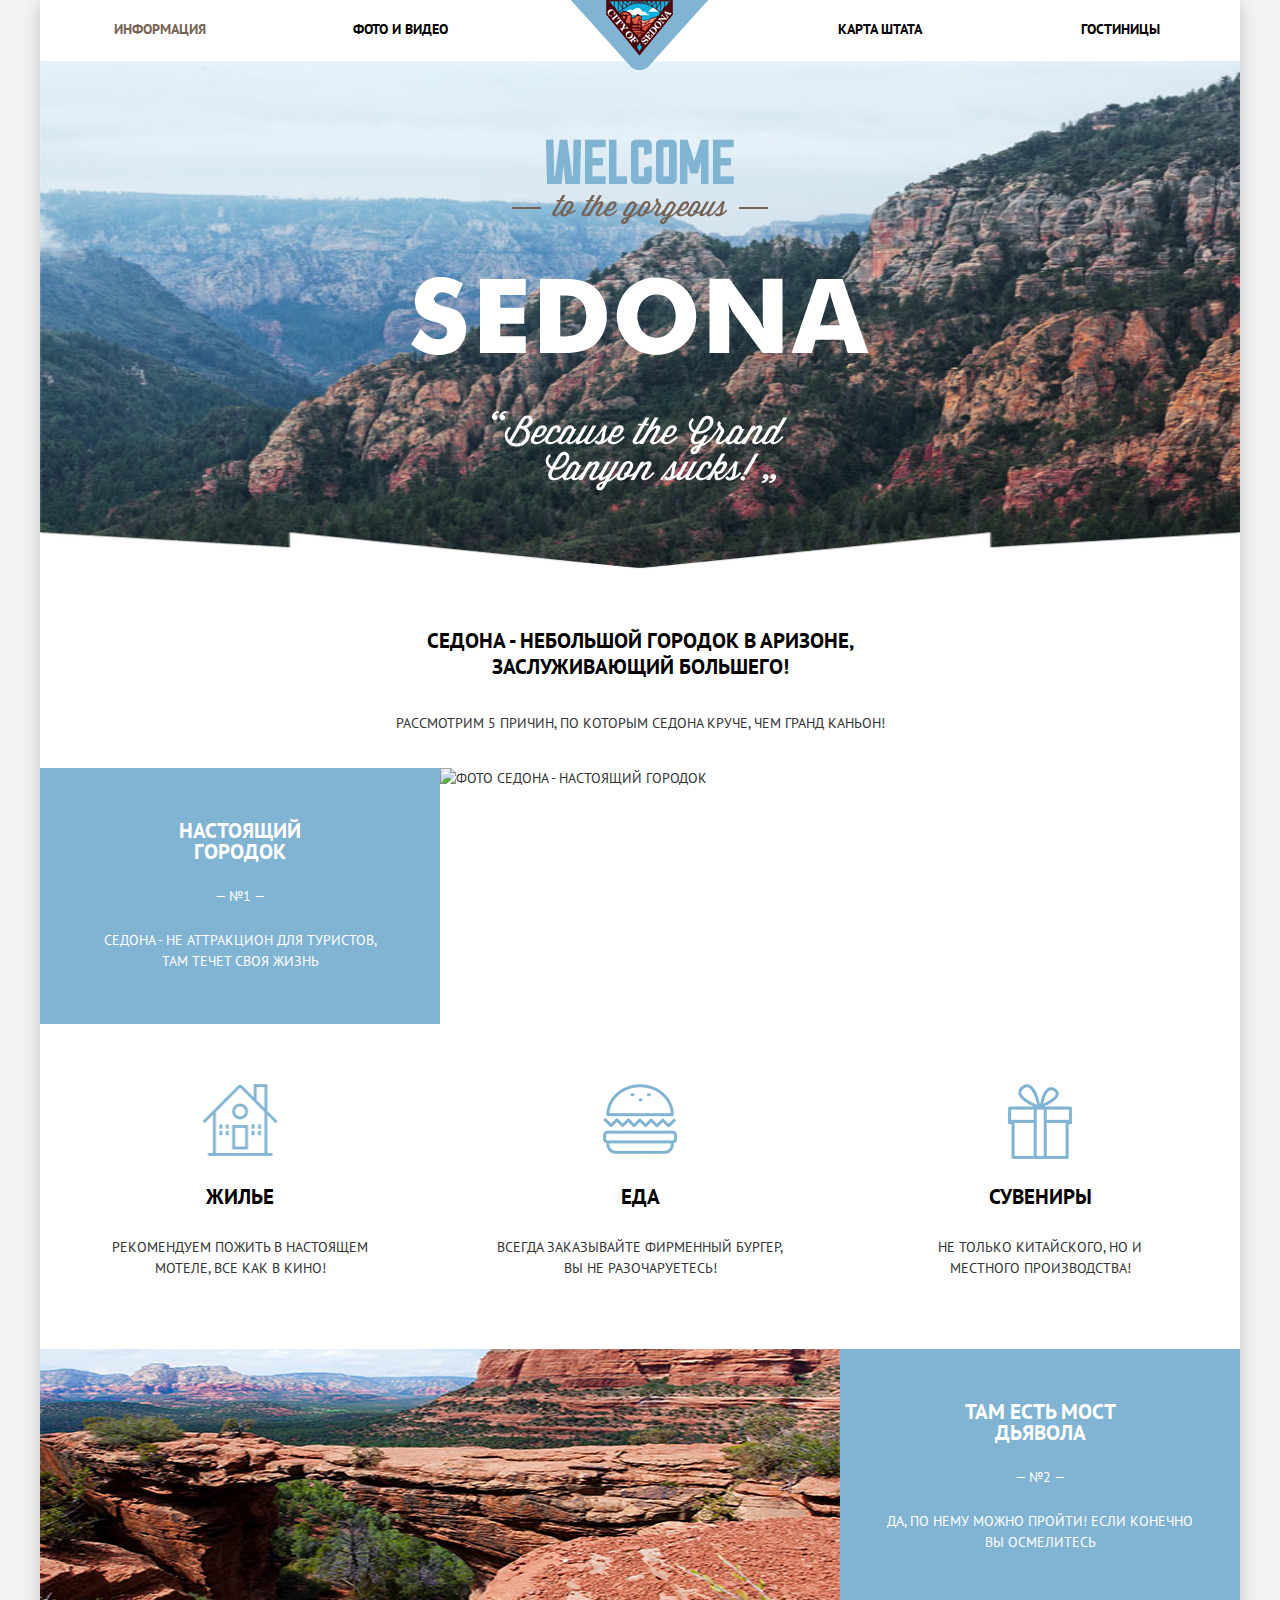
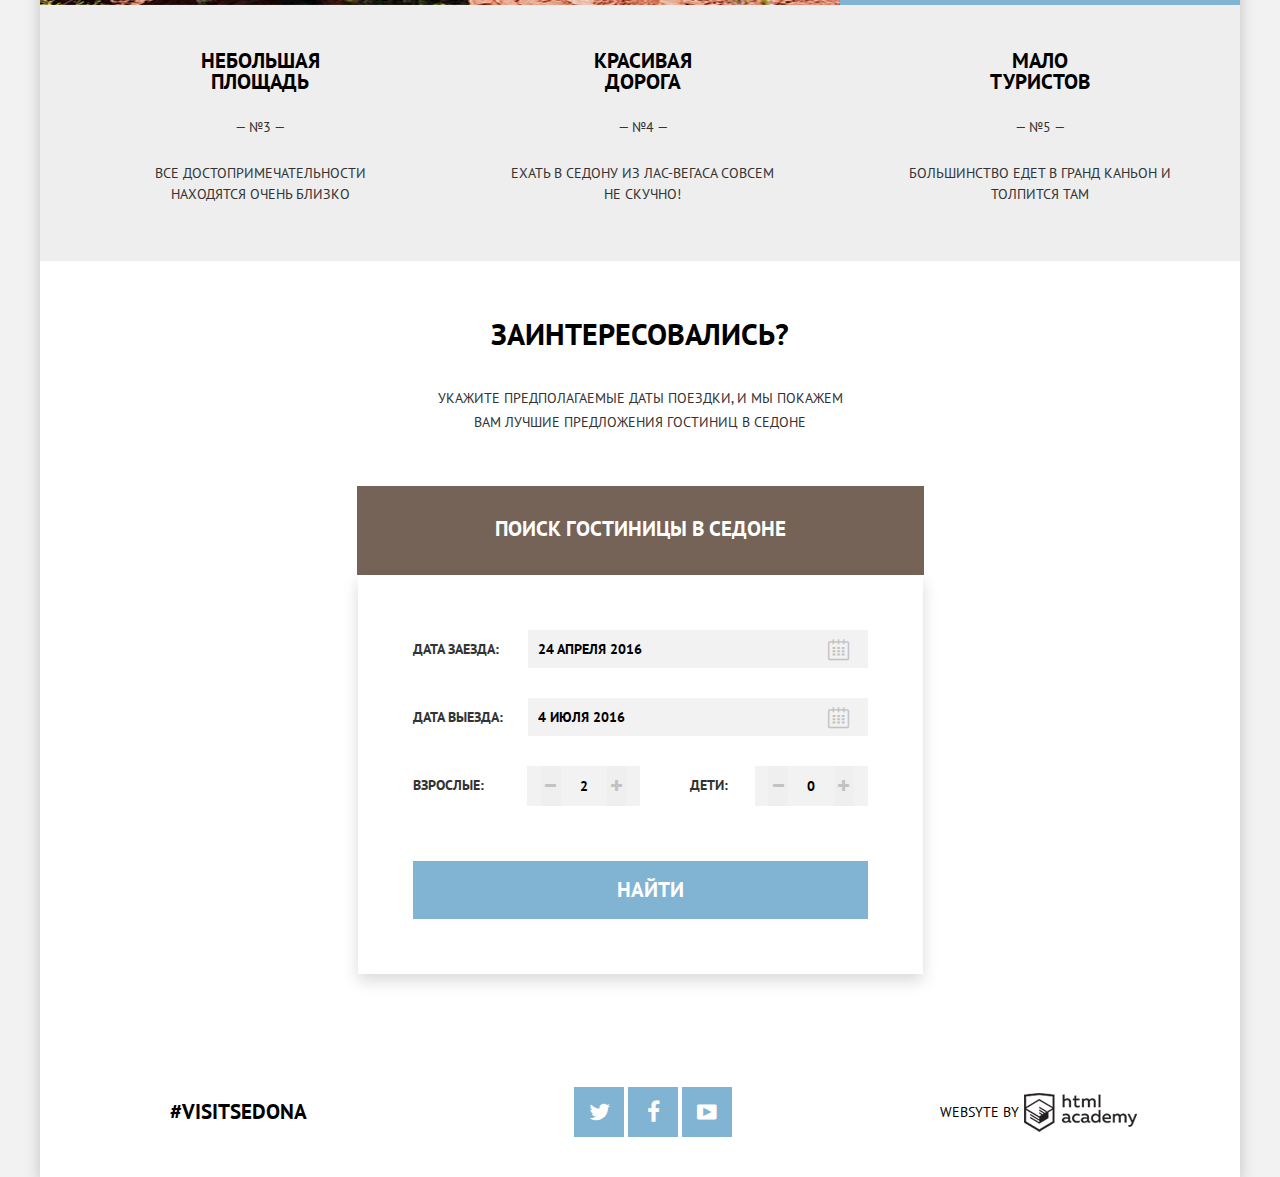
==== index.html @ 53897f02 "Оформление декоративных элементов №3" ====
<!DOCTYPE html>
<html lang="ru">

<head>
  <meta charset="utf-8">
  <title>Седона</title>
  <link href="https://fonts.googleapis.com/css?family=PT+Sans:400,700&subset=cyrillic" rel="stylesheet" type="text/css">
  <link href="css/normalize.css" rel="stylesheet">
  <link href="css/style.css" rel="stylesheet">
</head>

<body>
  <div class="wrapper">
    <!--обертка для контента -->
    <header class="main-header">
      <nav class="main-navigation">
        <ul>
          <li><a class="nav-link-active">Информация</a></li>
          <li><a href="#">Фото и видео</a></li>
          <li><a href="#">Карта штата</a></li>
          <li><a href="#">Гостиницы</a></li>
        </ul>
      </nav>
      <div class="index-logo">
        <!-- центральный логотип -->
        <a class="logo-link" href="index.html">
          <img src="img/logo.png" width="138" height="70" alt="Седона">
        </a>
      </div>
      <div class="welcome">
        <!--блок приветствия -->
        <!--background: фон -->
        <div class="logo-welcome">
          <img src="img/index-Sedona.png" width="458" height="352" alt="Добро пожаловать в Седону">
        </div>
      </div>
    </header>
    <main class="index-main">
      <article class="main-content">
        <header class="reasons-header">
          <h2>Седона - небольшой городок в Аризоне, заслуживающий большего!</h2>
          <p>
            Рассмотрим 5 причин, по которым Седона круче, чем Гранд Каньон!
          </p>
        </header>
        <div class="reason-row-first clearfix">
          <div class="reason reason-blue">
            <h3>Настоящий городок</h3>
            <div>— №1 —</div>
            <p>
              Седона - не аттракцион для туристов, там течет своя жизнь
            </p>
          </div>
          <figure class="img-real-city">
            <img class="reason-image" src="img/real-city.jpg" width="800" height="256" alt="Фото Седона - настоящий городок">
          </figure>
        </div>
        <div class="reason-row-second clearfix">
          <div class="reason reason-icon reason-icon-home"> 
            <h3>Жилье</h3>
            <p>
              Рекомендуем пожить в настоящем мотеле, все как в кино!
            </p>
          </div>
          <div class="reason reason-icon reason-icon-food">
            <h3>Еда</h3>
            <p>
              Всегда заказывайте фирменный бургер, вы не разочаруетесь!
            </p>
          </div>
          <div class="reason reason-icon reason-icon-souvenir">
            <h3>Сувениры</h3>
            <p>
              Не только китайского, но и местного производства!
            </p>
          </div>
        </div>
        <div class="reason-row clearfix">
          <figure class="img-bridge">
            <img class="reason-image" src="img/bridge.jpg" width="800" height="256" alt="Фото Седона - мост дьявола">
          </figure>
          <div class="reason reason-blue reason-blue-about-bridge">
            <h3 class="header-about-bridge">
                Там есть
                мост дьявола
            </h3>
            <div>— №2 —</div>
            <p class="blue-about-bridge">
              Да, по нему можно пройти! Если конечно вы осмелитесь
            </p>
          </div>
        </div>
        <div class="reason-row clearfix">
          <div class="reason reason-gray reason-gray-first">
            <h3>Небольшая площадь</h3>
            <div>— №3 —</div>
            <p>
              Все достопримечательности находятся очень близко
            </p>
          </div>
          <div class="reason reason-gray reason-gray-second">
            <h3>Красивая дорога</h3>
            <div>— №4 —</div>
            <p>
              Ехать в Седону из Лас-Вегаса совсем не скучно!
            </p>
          </div>
          <div class="reason reason-gray reason-gray-third">
            <h3>Мало туристов</h3>
            <div>— №5 —</div>
            <p>
              Большинство едет в Гранд Каньон и толпится там
            </p>
          </div>
        </div>
      </article>
      <div class="index-search">
        <h2>Заинтересовались?</h2>
        <p>
          Укажите предполагаемые даты поездки, и мы покажем вам лучшие предложения гостиниц в Седоне
        </p>
        <a class="search-title-link" href="#">Поиск гостиницы в Седоне</a>
        <div class="search-form">
          <form action="#" method="post" class="clearfix">
            <div class="block-datein clearfix">
              <label for="datein">Дата заезда:</label>
              <input type="text" name="datein" class="datein" value="24 Апреля 2016">
              <span class="icon-calendar"></span>
            </div>
            <div class="block-dateout clearfix">
              <label for="dateout" class="name-dateout">Дата выезда:</label>
              <input type="text" name="dateout" class="dateout" value="4 июля 2016">
              <span class="icon-calendar"></span>
            </div>
            <div class="half-width half-width-left">
              <label for="numberpeople" class="name-btn-people">Взрослые:</label>
              <div class="number">  
                <button class="minus icon-minus" type="button"></button>
                <input type="text" value="2" size="4" name="numberpeople" class="numberpeople">
                <button class="plus icon-plus" type="button"></button>
              </div>
            </div>
            <div class="half-width half-width-right">
              <label for="numberchild" class="name-btn-child">Дети:</label>
              <div class="number">
                <button class="minus icon-minus" type="button"></button>
                <input type="text" value="0" size="4" name="numberchild" class="numberchild">
                <button class="plus icon-plus" type="button"></button>
              </div>
            </div>
            <button class="btn-search" type="submit">Найти</button>
          </form>
        </div>
        <div class="search-map">
          <!--Карта -->
        </div>
      </div>
    </main>
    <footer class="main-footer clearfix">
      <div class="hashtag">#visitsedona</div>
      <section class="footer-social">
        <a class="social-btn icon-twitter" href="#"></a>
        <a class="social-btn icon-facebook" href="#"></a>
        <a class="social-btn icon-youtube" href="#"></a>
      </section>
      <section class="footer-copyright">
        <span>websyte by</span>
        <a class="copyright-link" href="htmlacademy.ru"></a>
      </section>
    </footer>
  </div>
</body>

</html>
---- css/style.css ----
body {
    font: 400 14px/21px "PT Sans", Arial, sans-serif;
    color: #333333;
    text-transform: uppercase;
    background-color: #f2f2f2;
    margin: 0;
  }
  .clearfix:after {
    content: "";
    display: table;
    clear: both;
  }
  .wrapper {
    min-width: 768px;
    max-width: 1200px;
    margin: 0 auto;
    background-color: #fff;
    box-shadow: 0 5px 15px rgba(0, 1, 1, 0.2);
 
  }
/* Подключение иконочного шрифта */
@font-face {
  font-weight: normal;
  font-style: normal;

  font-family: "symbols-sedona";
  src: url("../fonts/symbols-sedona.woff") format("woff"),
       url("../fonts/symbols-sedona.woff2") format("woff2");
}

[class^="icon-"]::before,
[class*=" icon-"]::before {
  display: inline-block;
  width: 1em;
  margin-right: 0.2em;
  margin-left: 0.2em;

  font-weight: normal;
  line-height: 1em;
  font-family: "symbols-sedona";
  text-align: center;
  text-transform: none;
  text-decoration: inherit;
  font-style: normal;
  font-variant: normal;

  speak: none;
}

.icon-facebook::before { content: "\66"; } /* "f" */
.icon-twitter::before { content: "\74"; } /* "t" */
.icon-up-dir::before { content: "\25b2"; } /* "▲" */
.icon-down-dir::before { content: "\25bc"; } /* "▼" */
.icon-star::before { content: "\2605"; } /* "★" */
.icon-check-off::before { content: "\2610"; } /* "☐" */
.icon-check-on::before { content: "\2611"; } /* "☑" */
.icon-calendar::before { content: "\e800"; } /* "" */
.icon-plus::before { content: "\e801"; } /* "" */
.icon-minus::before { content: "\e802"; } /* "" */
.icon-youtube::before { content: "\f39e"; } /* "" */

  /*======================================
   Главная страница
  =======================================*/

  .main-header {
    margin-bottom: 59px;
  }
  .main-navigation {
    position: relative;
    background-color: #fff;
  }
  .main-navigation ul {
    margin: 0;
    padding: 0;
    font-size: 0;
  }
  .main-navigation li {
    display: inline-block;
    width: 20%;
    padding: 16px 0;
    vertical-align: top;
    text-align: center;
  }
  .main-navigation li:nth-child(2) {
    margin-right: 20%;
  }
.main-navigation a {
    font: 700 14px/26px "PT Sans", Arial, sans-serif;
    color: #000;
    text-decoration: none;
}
.main-navigation a:hover {
    color: #81b3d2;
}
.main-navigation a:active {
    color: rgba(0, 0, 0, 0.3);
}
.main-navigation .nav-link-active {
    color: #766357;
}
 .main-navigation .nav-link-active:hover {
    color: #604e43;
}
.main-navigation .nav-link-active:active {
    color: rgba(118, 99, 87, 0.3)
}
  .index-logo {
    width: 138px;
    height: 70px;
    position: absolute;
    top: 0;
    right: 50%;
    transform: translateX(50%);
  }
  .logo-link {
    display: block;
    width: 138px;
    height: 70px;
  }
  .welcome {
    padding: 78px 0;
    background-image: url("../img/bg-white-mask.png"), 
                      url("../img/bg-index.jpg");
    background-repeat: no-repeat, 
                       no-repeat;
    background-position: bottom center,
                         center top;
    background-size: contain, 100% 100%;
  }
  .logo-welcome {
    width: 458px;
    height: 352px;
    margin-left: auto;
    margin-right: auto;
    padding: 0 15px;
  }
  .reasons-header {
    margin-bottom: 32px;
  }
  .reasons-header h2 {
    width: 40%;
    margin: 0 auto;
    margin-bottom: 30px;
    font: 700 21px/26px "PT Sans", Arial, sans-serif;
    color: #000;
    text-align: center;
  }
  .reasons-header p {
    margin: 0;
    font: inherit;
    line-height: 26px;
    text-align: center;
  }
  .reason-row-first {
    margin-bottom: 60px;
  }
  .reason {
    width: calc(100% * 400 / 1200);
    height: 256px;
    box-sizing: border-box;
    text-align: center;
  }
  .reason h3 {
    font: 700 21px/21px "PT Sans", Arial, sans-serif;
    color: #000;
  }
.reason p,
.reason div,
.reason h3 {
    margin: 0 auto;
}
 .img-real-city, .img-bridge {
    width: calc(100% * 800 / 1200);
    height: 256px;
    margin: 0;
  }
  .reason-image {
    width: 100%;
    height: 256px;
  }
  .img-real-city {
    float: right;
  }
  .img-bridge {
    float: left;
  }
  .reason-blue {
    float: left;
    padding: calc(100% * 52 / 1200) calc(100% * 55 / 1200);
    background-color: #81b3d2;
    color: #fff;
  }
  .reason-blue h3 {
    width: 130px;
    margin-bottom: 24px;
    color: #fff;
  }
  .reason-blue div {
    margin-bottom: 23px;
  }
  .reason-blue p {
   min-width: 190px;
  }
.reason-blue-about-bridge {
     padding: calc(100% * 52 / 1200) calc(100% * 45 / 1200);
}
.header-about-bridge {
    min-width: 151px;
}
  .reason-icon {
    float: left;
    position: relative;
    padding-top: 102px;
    padding-left: calc(100% * 45 / 768);
    padding-right: calc(100% * 45 / 768);
  }
.reason-icon:nth-child(2) {
    padding-left: calc(100% * 30 / 768);
    padding-right: calc(100% * 30 / 768);
}
.reason-icon:nth-child(3) {
    padding-left: calc(100% * 40 / 768);
    padding-right: calc(100% * 40 / 768);
}
.reason-icon::before {
    content: "";
    position: absolute;
    top: 0;
    left: 50%;
    transform: translateX(-50%);
    background-image: url("../img/sprite.png");
    background-repeat: no-repeat;
}
.reason-icon-home::before {
    background-position: 0 -98px; 
    width: 75px;
    height: 72px;
}
.reason-icon-food::before {
    background-position: 0 -180px;
    width: 74px; 
    height: 70px;
}
.reason-icon-souvenir::before {
    background-position: 0 -260px; 
    width: 64px; 
    height: 76px;
}
  .reason-icon h3 {
    margin-bottom: 30px;
  }
  .reason-row-second {
    margin-bottom: 9px;
  }
  .reason-gray {
    float: left;
    padding-top: 45px;
    background-color: #eeeeee;
  }
  .reason-gray h3 {
    width: 130px;
    margin-bottom: 25px;
  }
  .reason-gray div {
    margin-bottom: 25px;
  }
.reason-gray-first {
    padding-left: calc(100% * 90 / 1200);
    padding-right: calc(100% * 50 / 1200);
}
.reason-gray-second {
     padding-left: calc(100% * 70 / 1200);
    padding-right: calc(100% * 65 / 1200);
}
.reason-gray-third {
     padding-left: calc(100% * 65 / 1200);
    padding-right: calc(100% * 65 / 1200);
}
  .main-content {
    margin-bottom: 55px;
  }
  .index-search h2 {
    margin: 0;
    margin-bottom: 35px;
    font: 700 30px/35px "PT Sans", Arial, sans-serif;
    color: #000;
    text-align: center;
  }
  .index-search p {
    width: 35%;
    margin: 0 auto;
    margin-bottom: 52px;
    line-height: 24px;
    text-align: center;
  }
  .search-title-link {
    display: block;
    margin: 0 auto;
    width: 527px;
    padding: 30px 20px 33px;
    font: 700 21px/26px "PT Sans", Arial, sans-serif;
    text-decoration: none;
    text-align: center;
    background-color: #766357;
    color: #fff;
  }
  .search-form {
    margin: 0 auto;
    width: 455px;
    padding: 55px;
    box-shadow: 0 7px 15px rgba(0, 1, 1, 0.15)
  }
  .search-form input {
    border: none;
    background-color: #f2f2f2;
  }
  .datein, .dateout {
    width: 330px;
    padding: 6px 0 6px 10px;
    float: right;
  }
.datein:hover,
.dateout:hover {
    background-color: #ebebeb;
}
.search-form .datein-active,
.search-form .dateout-active {
    border: 2px solid #e5e5e5;
    background-color: #fff;
}
  .search-form label {
    display: block;
    float: left;
    max-width: 105px;
    margin-right: 5px;
    font: 700 14px/26px "PT Sans", Arial, sans-serif;
    line-height: 38px;
    text-align: left;
  }
  .block-datein, .block-dateout {
    position: relative;
    margin-bottom: 30px;
  }
.icon-calendar {
    position: absolute;
    top: 50%;
    right: 0;
    font-size: 21px;
    transform: translate(-50%, -50%);
    color: #c2c2c2;
}
.icon-calendar:hover {
    color: #000;
}
.icon-calendar:active {
    color: #81b3d2;
}
  .half-width {
    width: 50%;
    margin-bottom: 55px;
    font-size: 0;
  }
  .half-width-left {
    float: left;
    text-align: right;
  }
  .half-width-right {
    float: right;
    box-sizing: border-box;
    padding-left: 50px;
    text-align: right;
  }
  .number {
    display: inline-block;
    width: 113px;
    vertical-align: middle;
    font-size: 0;
    text-align: center;
    background-color: #f2f2f2;
  }
.datein,
.dateout,
.numberpeople,
.numberchild,
.minus, 
.plus {
    font: 700 14px/26px "PT Sans", Arial, sans-serif;
    color: #000;
    text-transform: uppercase;
}
.numberpeople,
.numberchild {
    padding: 7px 0;
    text-align: center;
}
  .minus, .plus {
    border: none;
    padding: 0;
  }
.icon-minus,
.icon-plus {
    font-size: 14px;
    line-height: 40px;
    color: #c2c2c2;
}
.icon-plus {
    right: 0;
}
.icon-minus {
    left: 20px;
}
.icon-plus:hover,
.icon-minus:hover {
    color: #000;
}
.icon-minus:active,
.icon-plus:active {
    color: #81b3d2;
}
  .btn-search {
    width: 100%;
    padding: 16px 0;
    padding-left: 20px;
    border: none;
    font: 700 21px/26px "PT Sans", Arial, sans-serif;
    text-transform: uppercase;
    color: #fff;
    background-color: #81b3d2;
  }
.btn-search:hover {
    background-color: #669ec0;
}
.btn-search:active {
    background-color: #5496bd;
    color: rgba(255, 255, 255, 0.3);
}
  .main-footer, .catalog-footer {
    padding: calc(100% * 35 / 1200) calc(100% * 103 / 1200) calc(100% * 35 / 1200) calc(100% * 130 / 1200);
    background-color: #fff;
  }
  .main-footer {
    margin-top: 78px;
  }
  .hashtag, .footer-social, .footer-copyright {
    width: calc(100% / 3);
    float: left;
  }
  .hashtag {
    font: 700 21px/26px "PT Sans", Arial, sans-serif;
    line-height: 50px;
    text-align: left;
    color: #000;
  }
  .footer-social {
    text-align: center;
  }
.social-btn {
    display: inline-block;
    line-height: 50px;
    font-size: 23px;
    width: 50px;
    background-color: #81b3d2;
    color: #fff;
    text-align: center;
    text-decoration: none;
}
.social-btn:hover {
    background-color: #669ec0;
}
.social-btn:active {
    background-color: #5496bd;
}
.social-btn:active {
    color: rgba(255, 255, 255, 0.3);
}
  .footer-copyright {
    text-align: right;
    font-size: 0;
  }
  .copyright-link {
    background: url(../img/copyright.png) no-repeat 0 0;
    display: inline-block;
    vertical-align: middle;
    width: 113px;
    height: 39px;
    padding: 5px 0;
  }
.copyright-link:hover {
    background: url("../img/sprite.png") no-repeat 0 0;
}
.copyright-link:active {
    background: url("../img/sprite.png") no-repeat 0 -49px;
}
  .footer-copyright span {
    display: inline-block;
    margin-right: 5px;
    font: inherit;
    font-size: 14px;
    line-height: 50px;
    color: #000;
  }
  /*======================================
   Страница каталога
  =======================================*/

.catalog-header {
    margin-bottom: 30px;
    background: #6d8298 url("../img/bg-filter.jpg") no-repeat center top;
    background-size: cover;
}
  .filter-form {
    position: relative;
    padding: 30px calc(100% * 70 / 1200);
      
  }
  .catalog-filter label, .catalog-filter fieldset, .catalog-filter legend {
    display: block;
    padding: 0;
    margin: 0;
    border: none;
  }
  .catalog-filter label {
    margin-bottom: 25px;
    font: inherit;
    color: #fff;
    text-align: left;
  }
  .catalog-filter label:last-child {
    margin-bottom: 0;
  }
  .catalog-filter legend {
    margin-bottom: 30px;
    font-size: 16px;
    font-weight: 700;
    color: #fff;
  }
  .catalog-filter .filter-environment {
    width: 20%;
    float: left;
  }
  .catalog-filter .filter-home {
    width: 20%;
    float: left;
    padding-left: calc(100% * 45 / 1200);
  }
.catalog-filter input[type="checkbox"] {
    display: none;
}
 input[type="checkbox"] + label {
     position: relative;
     padding-left: 40px;
}
input[type="checkbox"] + label::before {
    position: absolute;
    content: "\2610";
    font-size: 26px;
    color: #fff;
    top: 0;
    left: 0;
    font-family: "symbols-sedona";
}
input[type="checkbox"]:checked + label::before {
    content: "\2611";
}
input[type="checkbox"]:hover + label::before {
    color: #fff;
}
input[type="checkbox"]:disabled + label::before {
    color: #6a6a6a;
}

/* Сложный фильтр с ползунками*/

  .catalog-filter .filter-price {
    position: relative;
    max-width: 50%;
    float: right;
    text-align: center;
    margin-bottom: 30px;
  }
.filter-price legend {
    margin-bottom: 13px;
}
 .price-controls {
    position: relative;
    width: 316px;
    height: 32px;
    margin-bottom: 20px;
    border: 2px solid #fff;
    border-radius: 2px;
    font-size: 0;
}
.price-controls label {
    display: inline-block;
    vertical-align: top;
    cursor: pointer;
    line-height: 32px;
}
.filter-price .min-price,
.filter-price .max-price{
    padding-left: 62px;
    width: 94px;
}
.price-controls input {
    width: 60px;
    margin: 0;
    border: none;
    outline: none;
    background: none;
    color: #fff;
    font: 400 14px/21px "PT Sans", Arial, sans-serif;
    line-height: 32px;
}
.price-controls::after {
    position: absolute;
    content: "";
    top: 50%;
    left: 50%;
    width: 2px;
    height: 22px;
    background: #fff;
    transform: translate(-50%, -50%);
}
.range-controls {
    position: relative;
}
.scale {
    height: 2px;
    background: rgba(204, 204, 204, 0.3);
}
.bar {
    height: 2px;
    width: 80%;
    background: #fff;
}
.range-toggle {
    position: absolute;
    width: 4px;
    height: 4px;
    top: -9px;
    background: #cccccc;
    border-radius: 50%;
    border: 8px solid #fff;
    box-shadow: 0 2px 0 rgba(0, 1, 1, 0.14);
    cursor: pointer;
}
.range-toggle-min {
    left: 0;
}
.range-toggle-max {
    left: 80%;
}
.range-toggle:hover {
    background: #1c4f80;
}
  .btn-filter {
    position: absolute;
    bottom: 32px;
    right: 14%;
    padding: 6px 35px;
    border: 2px solid #fff;
    background: transparent;
    font: inherit;
    text-transform: uppercase;
    color: #fff;
  }
.btn-filter:hover {
    background-color: #fff;
    color: #000;
}
.sort {
    padding-left: calc(100% * 70 / 1200);
    padding-right: calc(100% * 70 / 1200);
    margin-bottom: 32px;
}
  .sort-select {
    margin: 0;
    padding: 0;
  }
  .sort-filter {
    float: left;
    width: 730px;
  }
  .sort-filter div, .sort-select, .sort-select li {
    display: inline-block;
    vertical-align: middle;
  }
  .result-search {
    margin-right: 50px;
    font: 700 21px/26px "PT Sans", Arial, sans-serif;
  }
.sort-filter-label {
    font: 400 12px/18px "PT Sans", Arial, sans-serif;
    color: #000;
}
  .sort-select-label {
    margin-left: 32px;
  }
  .sort-select-label:first-child {
    margin-left: 38px;
  }
.filter-link {
    text-decoration: none;
    border-bottom: 2px dotted #81b3d2;
    font: 400 12px/18px "PT Sans", Arial, sans-serif;
    color: rgba(0, 0, 0, 0.3);
}
.filter-link:hover {
    color: #81b3d2;
}
.filter-link:active {
    color: #000;
}
.filter-link-active {
    color: #81b3d2;
    border-bottom: none;
}
  .sort-arrow {
    float: right;
    width: 60px;
    margin: 0;
    padding: 0;
    list-style: none;
    text-align: right;
  }
.sort-arrow li {
    display: inline-block;
    font-size: 23px;
    vertical-align: middle;
}
.arrow-link {
    display: inline-block;
    vertical-align: middle;
    text-decoration: none;
    width: 23px;
    color: #cccccc;
}
.arrow-link:last-child::before {
    margin-right: 0;
}
.arrow-link-active {
    color: #81b3d2;
}
.arrow-link:hover {
    color: #000;
}
.arrow-link-active:hover {
    color: #81b3d2;
}
.arrow-link:active {
    color: #81b3d2;
}
.catalog-list {
    border-bottom: 1px solid #e5e5e5;
    width: auto;
}
  .catalog-item {
    padding: 26px 0;
    border-top: 1px solid #e5e5e5;
  }
  .item-image {
    float: left;
    width: 135px;
    height: 90px;
    margin: 0;
    padding-right: 30px;
    padding-left: calc(100% * 70 / 1200);
  }
  .item-about {
    float: left;
    width: 370px;
  }
  .item-rate {
    float: right;
    max-width: 180px;
    padding-right: calc(100% * 70 / 1200);
  }
.star {
    margin-bottom: 38px;
    font-size: 0;
    text-align: right;  
}
.icon-star {
    vertical-align: middle;
    color: #81b3d2;
    font-size: 18px;
}
.icon-star:last-child::before {
    margin-right: 0;
}
.rate {
    padding: 5px 15px;
    background-color: #f2f2f2;
}
  .item-title {
    margin: 0;
    margin-bottom: 5px;
  }
.item-title-link:hover {
    color: #81b3d2;
}
.item-title-link:active {
    color: rgba(0, 0, 0, 0.3);
}
.item-title-link {
    font: 700 21px/26px "PT Sans", Arial, sans-serif;
    color: #000;
    text-decoration: none;
}
  .more {
    float: left;
    width: 110px;
    margin-right: 10px;
  }
  .order {
    float: left;
    width: 143px;
  }
.more-link,
.order-link{ 
    display: block;
    padding: 3px 15px;
    text-decoration: none;
    font: inherit;
    color: #fff;
}
.more-link {
    background-color: #81b3d2;
}
.more-link:hover{
    background-color: #669ec0;
}
.more-link:active {
    background-color: #5496bd;
    color: rgba(255, 255, 255, 0.3);
}
.order-link {
    background-color: #766357;
}
.order-link:hover {
    background-color: #604e43;
}
.order-link:active {
    background-color: #503e33;
    color: rgba(255, 255, 255, 0.3);
}
  .more div, .order div {
    margin-bottom: 11px;
  }
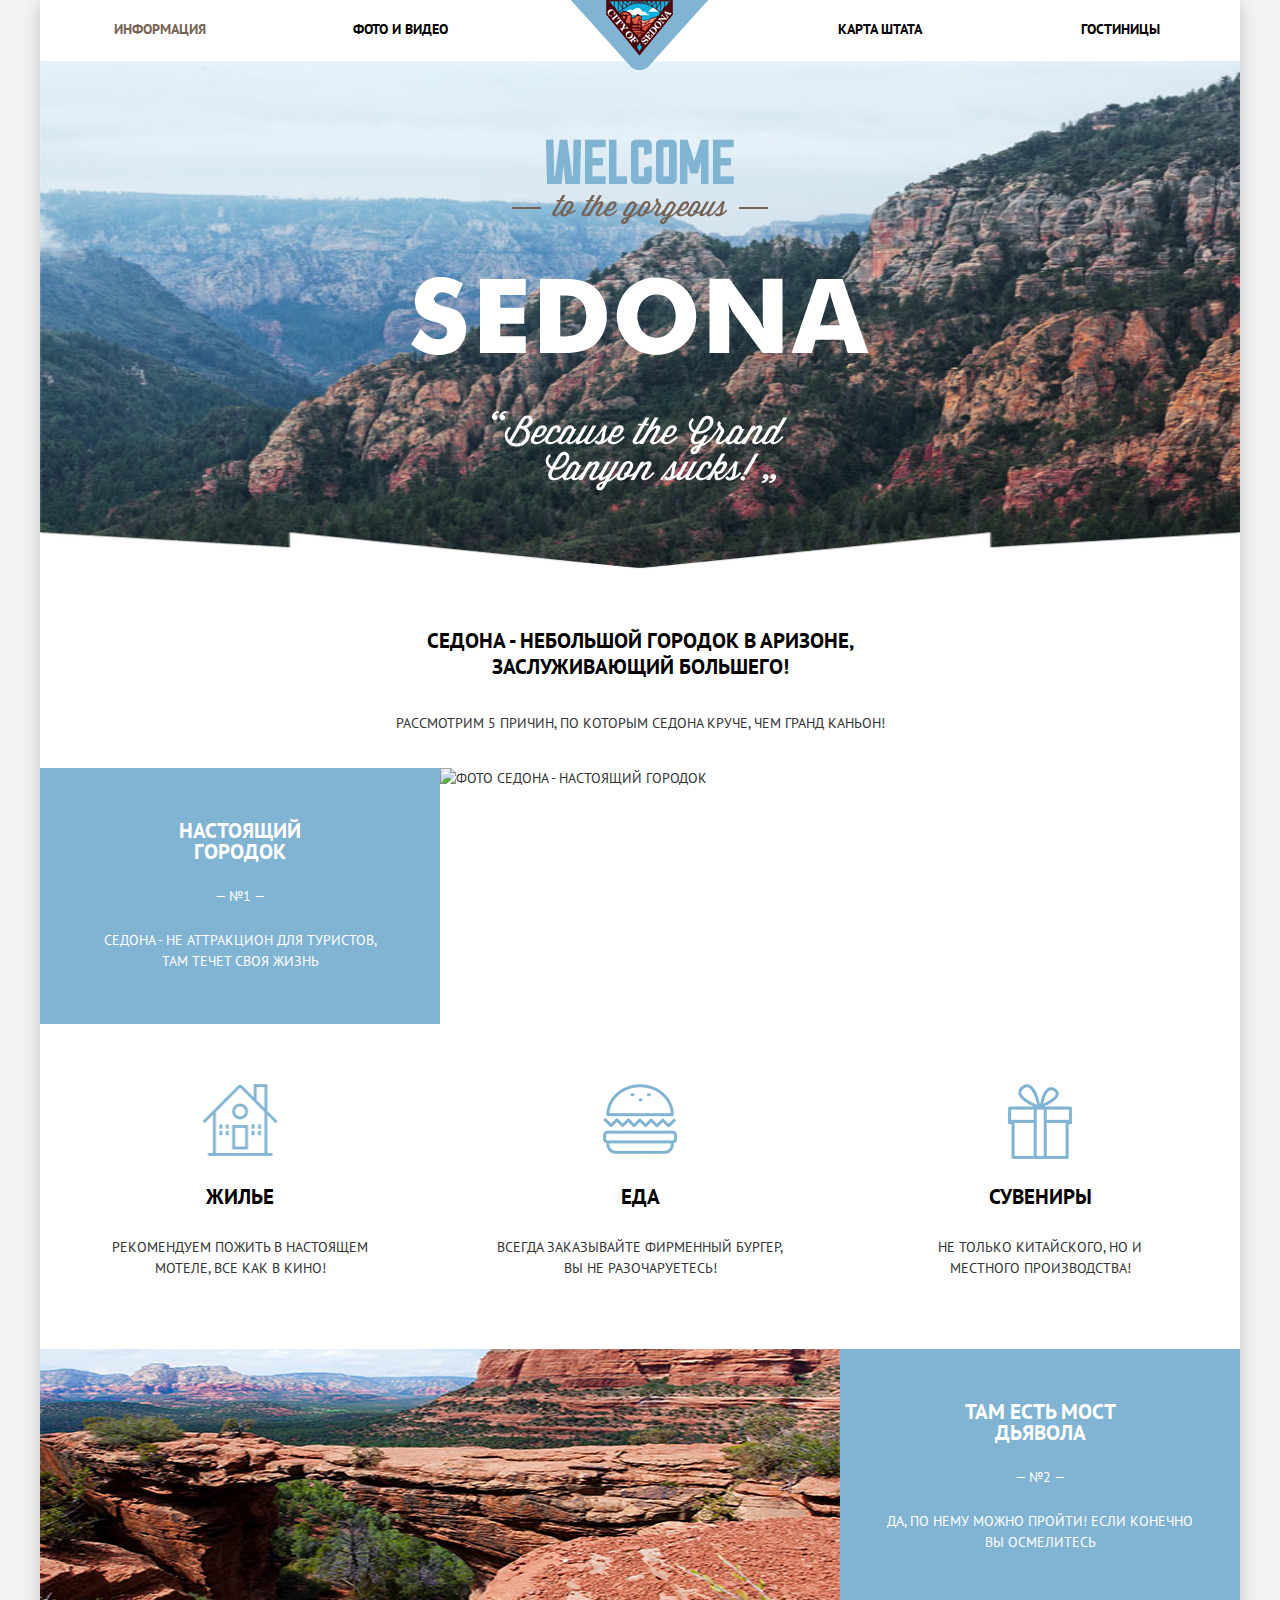
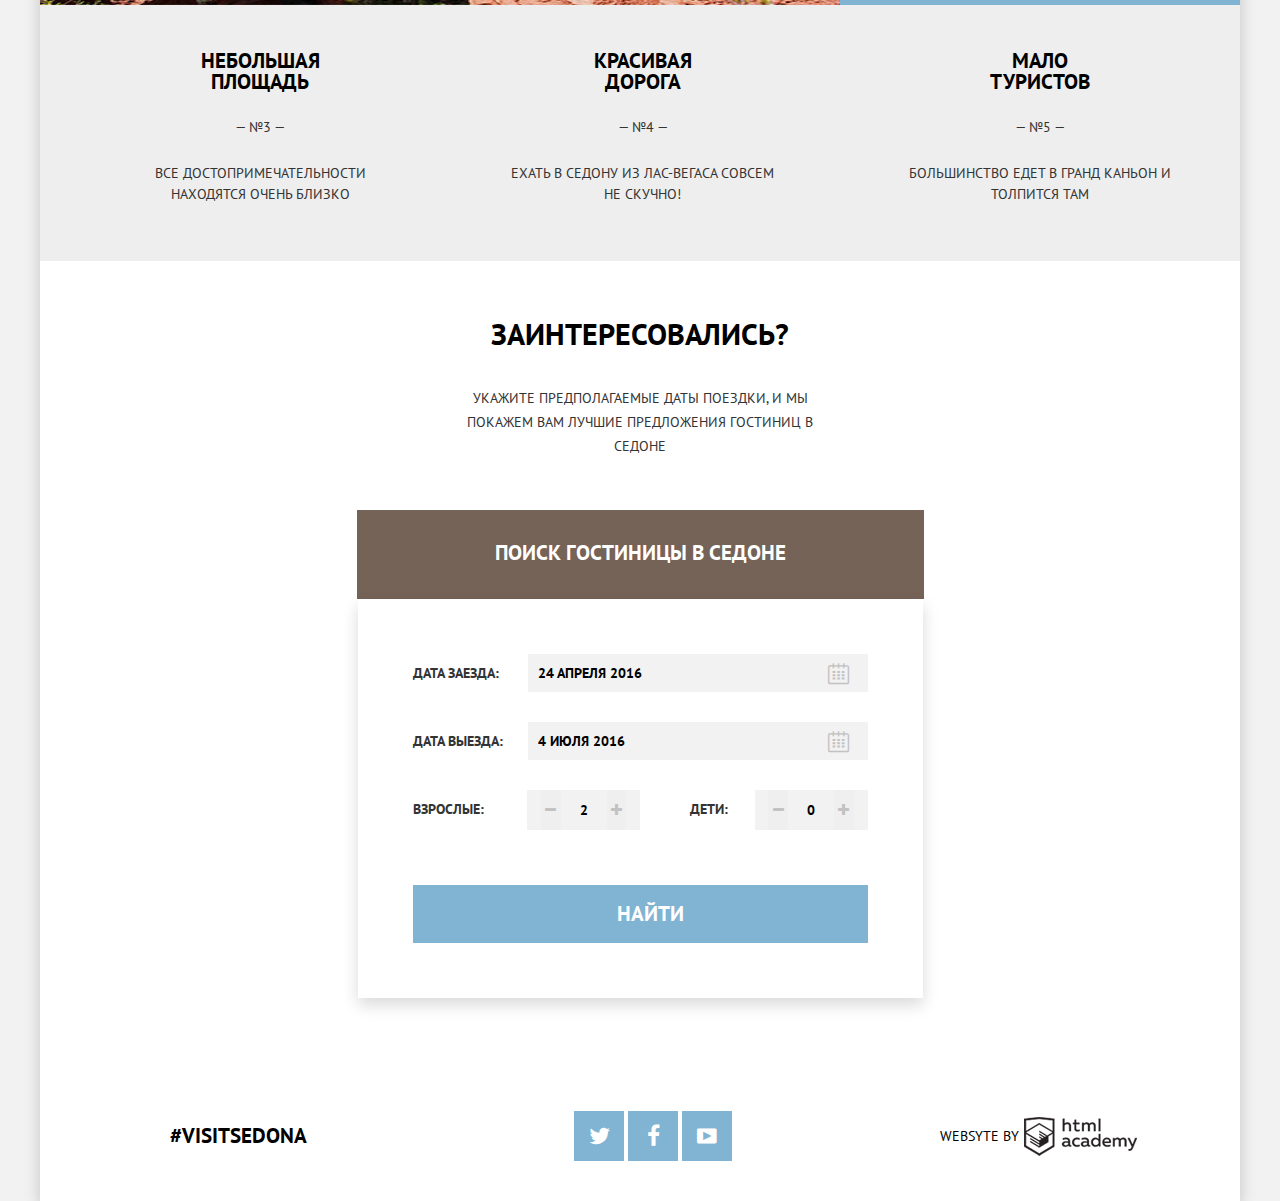
==== commit f3850226: "Оформление декоративных элементов №4" ====
--- a/index.html
+++ b/index.html
@@ -18,7 +18,7 @@
           <li><a class="nav-link-active">Информация</a></li>
           <li><a href="#">Фото и видео</a></li>
           <li><a href="#">Карта штата</a></li>
-          <li><a href="#">Гостиницы</a></li>
+          <li><a href="catalog.html">Гостиницы</a></li>
         </ul>
       </nav>
       <div class="index-logo">
--- a/css/style.css
+++ b/css/style.css
@@ -139,7 +139,7 @@
     margin-bottom: 32px;
   }
   .reasons-header h2 {
-    width: 40%;
+    width: 460px;
     margin: 0 auto;
     margin-bottom: 30px;
     font: 700 21px/26px "PT Sans", Arial, sans-serif;
@@ -288,7 +288,7 @@
     text-align: center;
   }
   .index-search p {
-    width: 35%;
+    width: 398px;
     margin: 0 auto;
     margin-bottom: 52px;
     line-height: 24px;
@@ -536,13 +536,13 @@
     color: #fff;
   }
   .catalog-filter .filter-environment {
-    width: 20%;
-    float: left;
+    width: 23.5%;
+    float: left;
+/*    margin-right: 1%;*/
   }
   .catalog-filter .filter-home {
-    width: 20%;
-    float: left;
-    padding-left: calc(100% * 45 / 1200);
+    width: 44.5%;
+    float: left;
   }
 .catalog-filter input[type="checkbox"] {
     display: none;
@@ -573,20 +573,22 @@
 /* Сложный фильтр с ползунками*/
 
   .catalog-filter .filter-price {
-    position: relative;
-    max-width: 50%;
+    width: 31%;
     float: right;
-    text-align: center;
     margin-bottom: 30px;
+    text-align: center;
   }
 .filter-price legend {
+/*    margin-left: 37%;*/
+    text-align: center;
     margin-bottom: 13px;
 }
  .price-controls {
     position: relative;
-    width: 316px;
+    width: calc(100% * 318 / 330);
     height: 32px;
     margin-bottom: 20px;
+/*    margin-left: 37%;*/
     border: 2px solid #fff;
     border-radius: 2px;
     font-size: 0;
@@ -599,11 +601,11 @@
 }
 .filter-price .min-price,
 .filter-price .max-price{
-    padding-left: 62px;
-    width: 94px;
+    padding-left: calc(100% * 62 / 318);
+    width: calc(100% * 94 / 318);
 }
 .price-controls input {
-    width: 60px;
+    width: calc(100% * 60 / 94);
     margin: 0;
     border: none;
     outline: none;
@@ -624,6 +626,7 @@
 }
 .range-controls {
     position: relative;
+    width: calc(100% * 318 / 330);
 }
 .scale {
     height: 2px;
@@ -657,7 +660,8 @@
   .btn-filter {
     position: absolute;
     bottom: 32px;
-    right: 14%;
+    right: 20%;
+    transform: translateX(50%);
     padding: 6px 35px;
     border: 2px solid #fff;
     background: transparent;
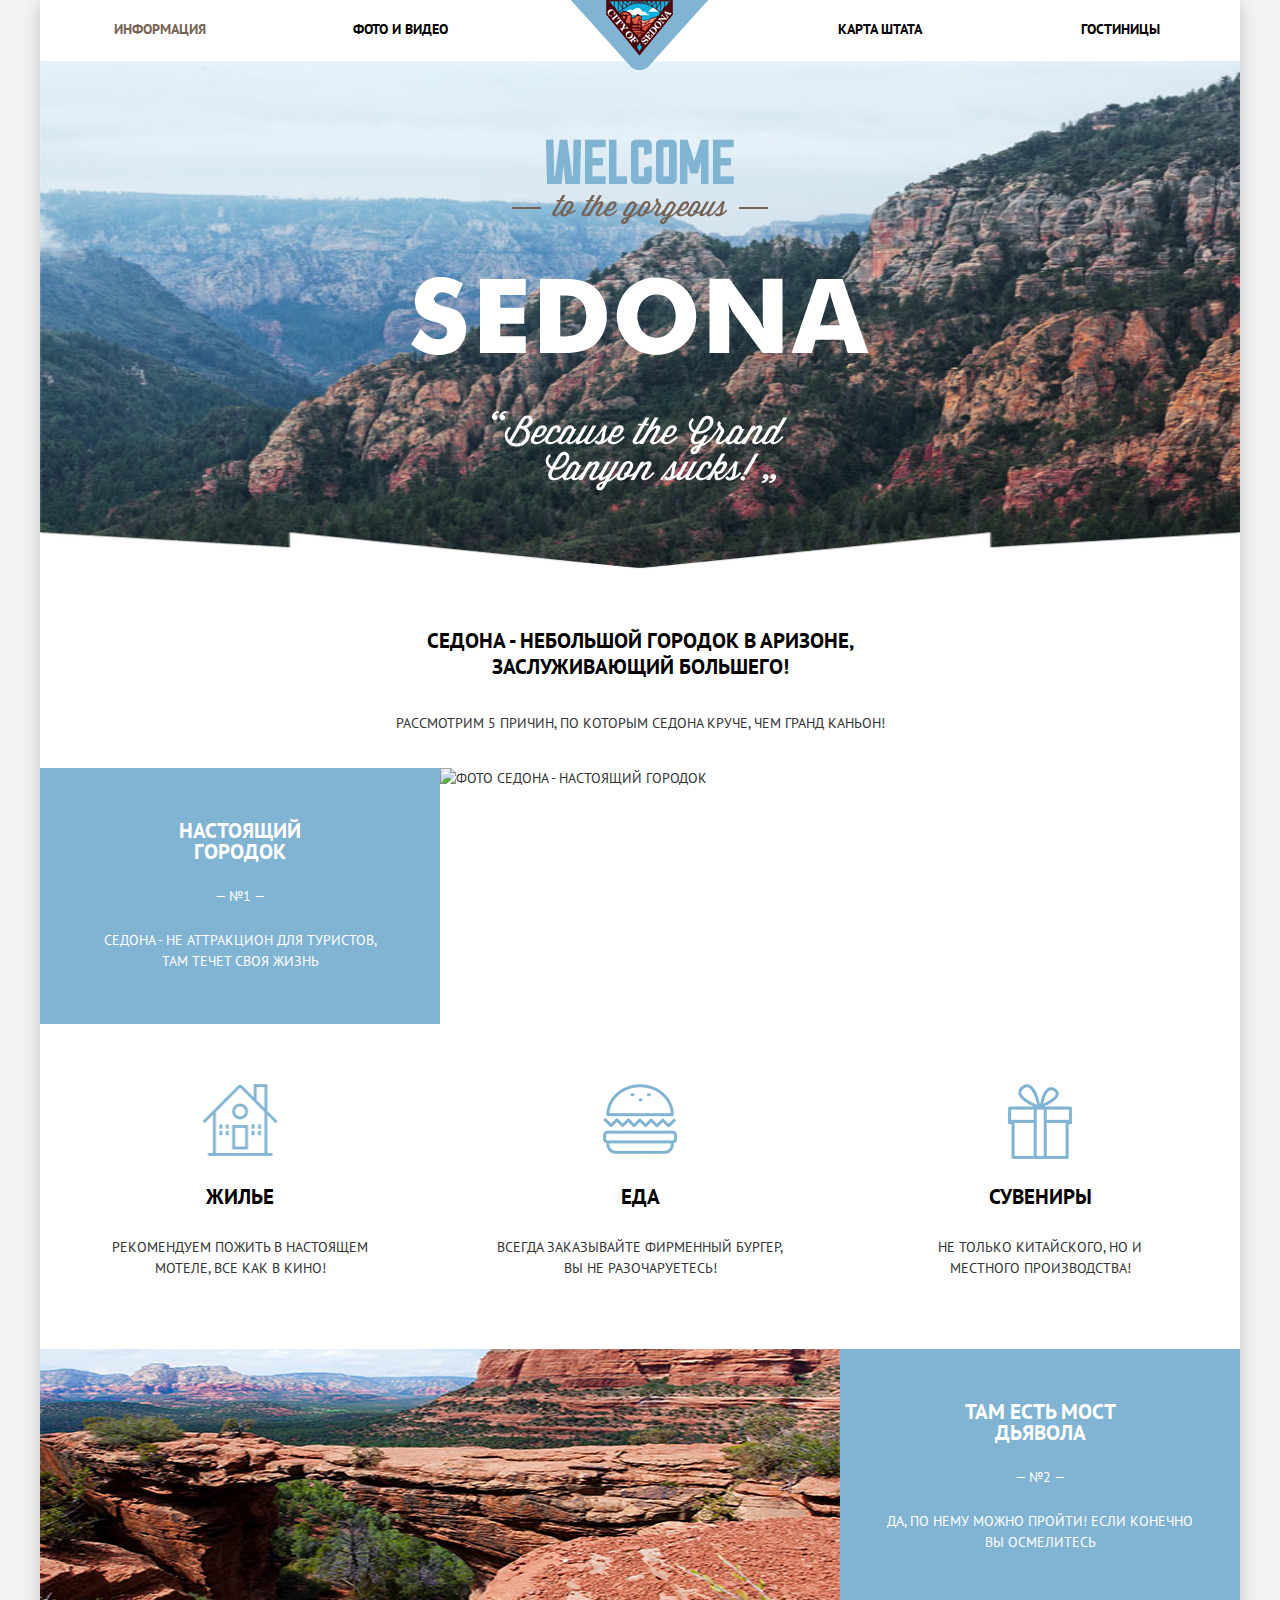
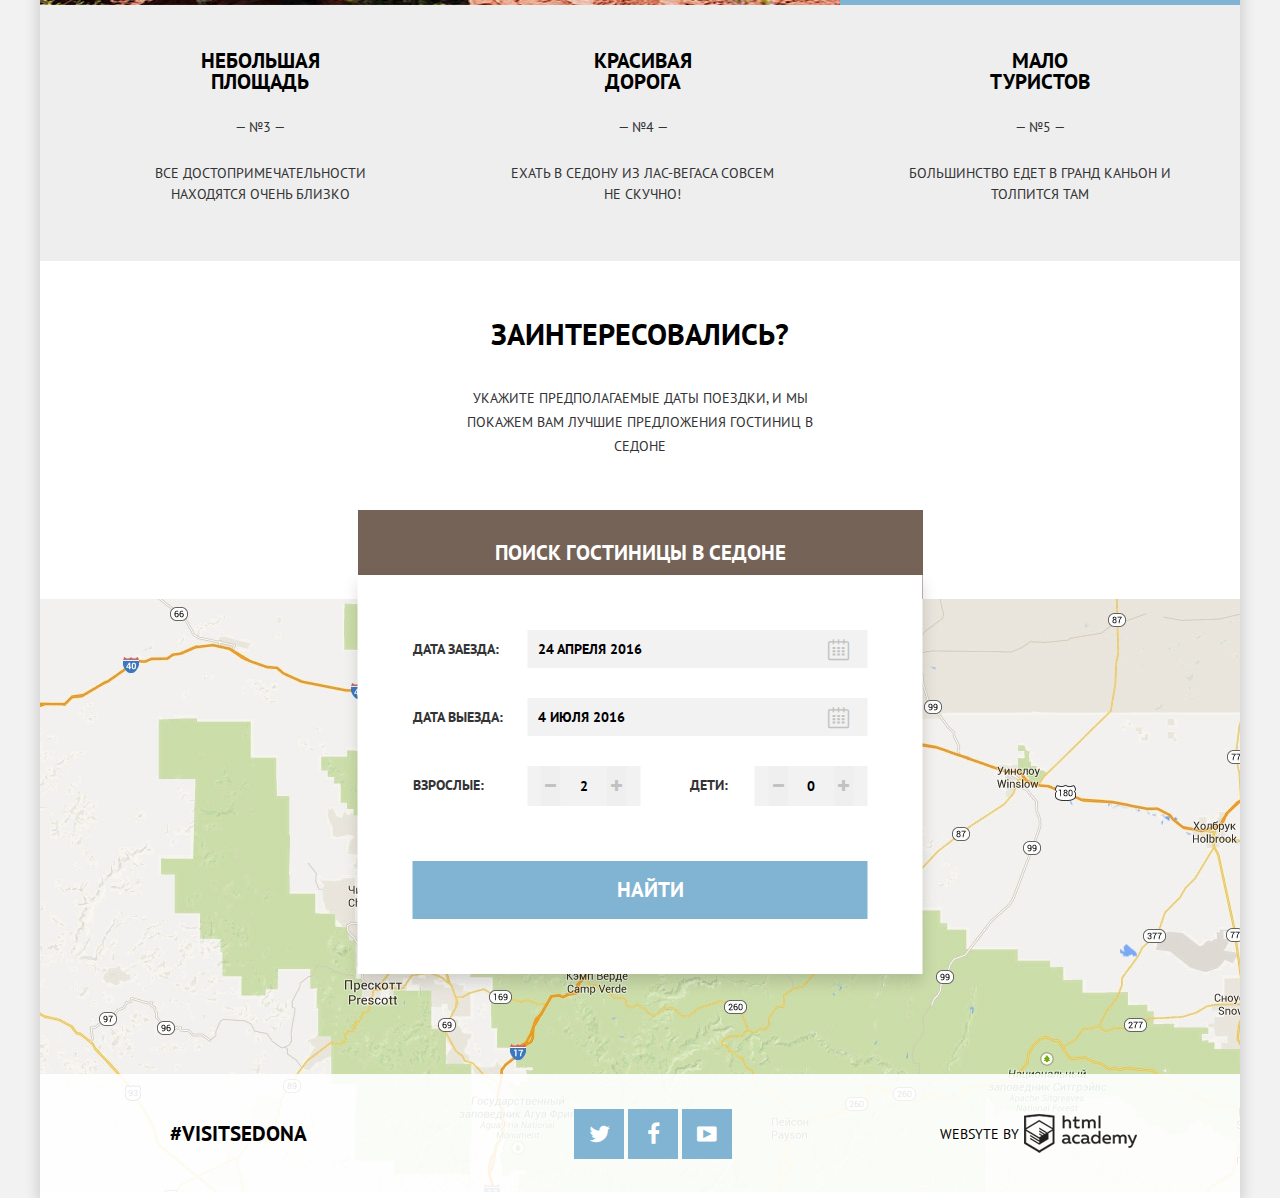
==== commit 8886616b: "Оформление контента" ====
--- a/index.html
+++ b/index.html
@@ -120,7 +120,7 @@
           Укажите предполагаемые даты поездки, и мы покажем вам лучшие предложения гостиниц в Седоне
         </p>
         <a class="search-title-link" href="#">Поиск гостиницы в Седоне</a>
-        <div class="search-form">
+        <div class="search-form search-form-show">
           <form action="#" method="post" class="clearfix">
             <div class="block-datein clearfix">
               <label for="datein">Дата заезда:</label>
@@ -153,6 +153,7 @@
         </div>
         <div class="search-map">
           <!--Карта -->
+          <img src="img/map.jpg" height="593" width="1200" alt="Карта для поиска гостиниц в Седоне">
         </div>
       </div>
     </main>
--- a/css/style.css
+++ b/css/style.css
@@ -11,6 +11,7 @@
     clear: both;
   }
   .wrapper {
+    position: relative;
     min-width: 768px;
     max-width: 1200px;
     margin: 0 auto;
@@ -280,6 +281,9 @@
   .main-content {
     margin-bottom: 55px;
   }
+.index-search {
+    position: relative;
+}
   .index-search h2 {
     margin: 0;
     margin-bottom: 35px;
@@ -298,7 +302,7 @@
     display: block;
     margin: 0 auto;
     width: 527px;
-    padding: 30px 20px 33px;
+    padding: 30px 19px 33px;
     font: 700 21px/26px "PT Sans", Arial, sans-serif;
     text-decoration: none;
     text-align: center;
@@ -306,11 +310,22 @@
     color: #fff;
   }
   .search-form {
-    margin: 0 auto;
+/*    display: none;*/
+    position: absolute;
+    z-index: 1;
+    top: 259px;
+    left: 50%;
+    transform: translateX(-50%);
     width: 455px;
     padding: 55px;
+    background-color: #fff;
     box-shadow: 0 7px 15px rgba(0, 1, 1, 0.15)
   }
+/*
+.search-form-show {
+    display: block;
+}
+*/
   .search-form input {
     border: none;
     background-color: #f2f2f2;
@@ -439,9 +454,13 @@
     padding: calc(100% * 35 / 1200) calc(100% * 103 / 1200) calc(100% * 35 / 1200) calc(100% * 130 / 1200);
     background-color: #fff;
   }
-  .main-footer {
-    margin-top: 78px;
-  }
+.main-footer {
+    position: absolute;
+    bottom: 0;
+    box-sizing: border-box;
+    width: 100%;
+    background-color: rgba(255, 255, 255, 0.9);
+}
   .hashtag, .footer-social, .footer-copyright {
     width: calc(100% / 3);
     float: left;
@@ -479,7 +498,7 @@
     font-size: 0;
   }
   .copyright-link {
-    background: url(../img/copyright.png) no-repeat 0 0;
+    background: url("../img/sprite.png") no-repeat 0 -346px;
     display: inline-block;
     vertical-align: middle;
     width: 113px;
@@ -510,7 +529,6 @@
     background-size: cover;
 }
   .filter-form {
-    position: relative;
     padding: 30px calc(100% * 70 / 1200);
       
   }
@@ -538,7 +556,6 @@
   .catalog-filter .filter-environment {
     width: 23.5%;
     float: left;
-/*    margin-right: 1%;*/
   }
   .catalog-filter .filter-home {
     width: 44.5%;
@@ -579,7 +596,6 @@
     text-align: center;
   }
 .filter-price legend {
-/*    margin-left: 37%;*/
     text-align: center;
     margin-bottom: 13px;
 }
@@ -588,7 +604,6 @@
     width: calc(100% * 318 / 330);
     height: 32px;
     margin-bottom: 20px;
-/*    margin-left: 37%;*/
     border: 2px solid #fff;
     border-radius: 2px;
     font-size: 0;
@@ -658,10 +673,9 @@
     background: #1c4f80;
 }
   .btn-filter {
-    position: absolute;
-    bottom: 32px;
-    right: 20%;
-    transform: translateX(50%);
+    position: relative;
+    left: 16%;
+    transform: translateX(-50%);
     padding: 6px 35px;
     border: 2px solid #fff;
     background: transparent;
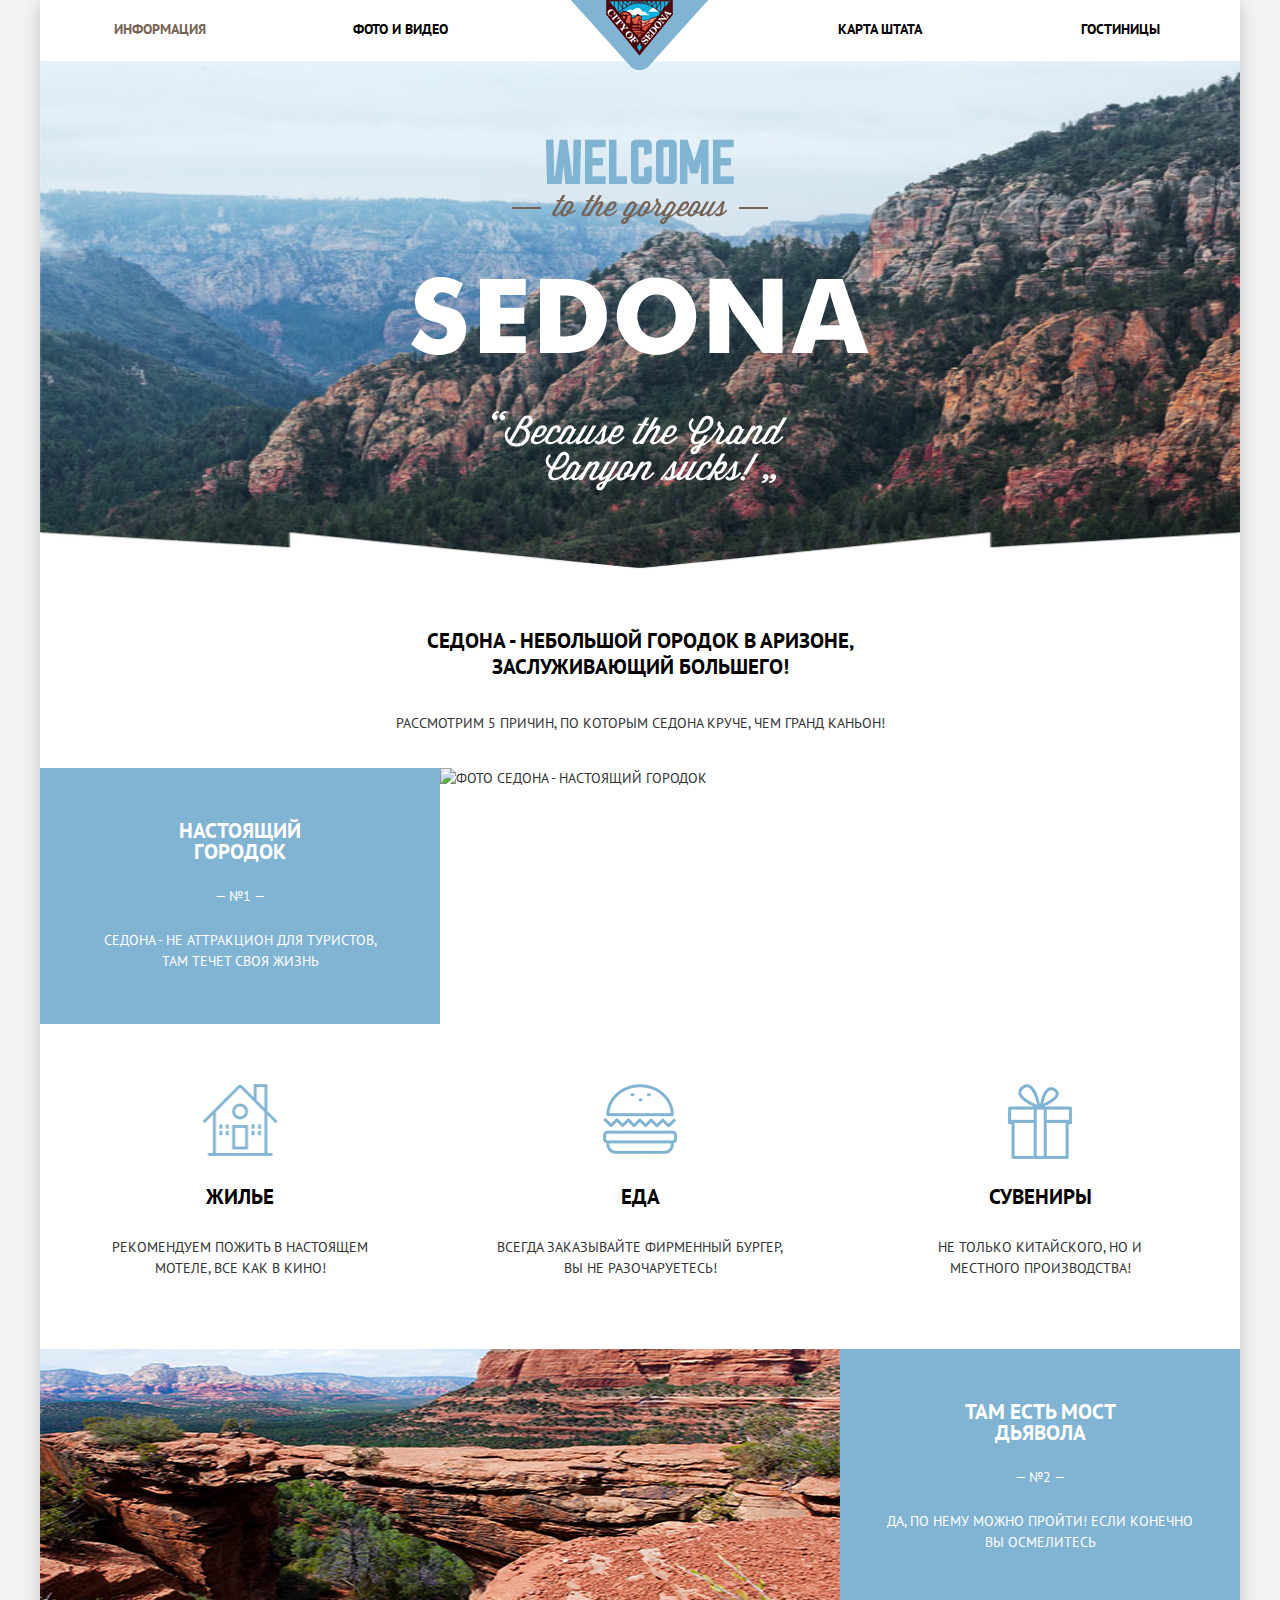
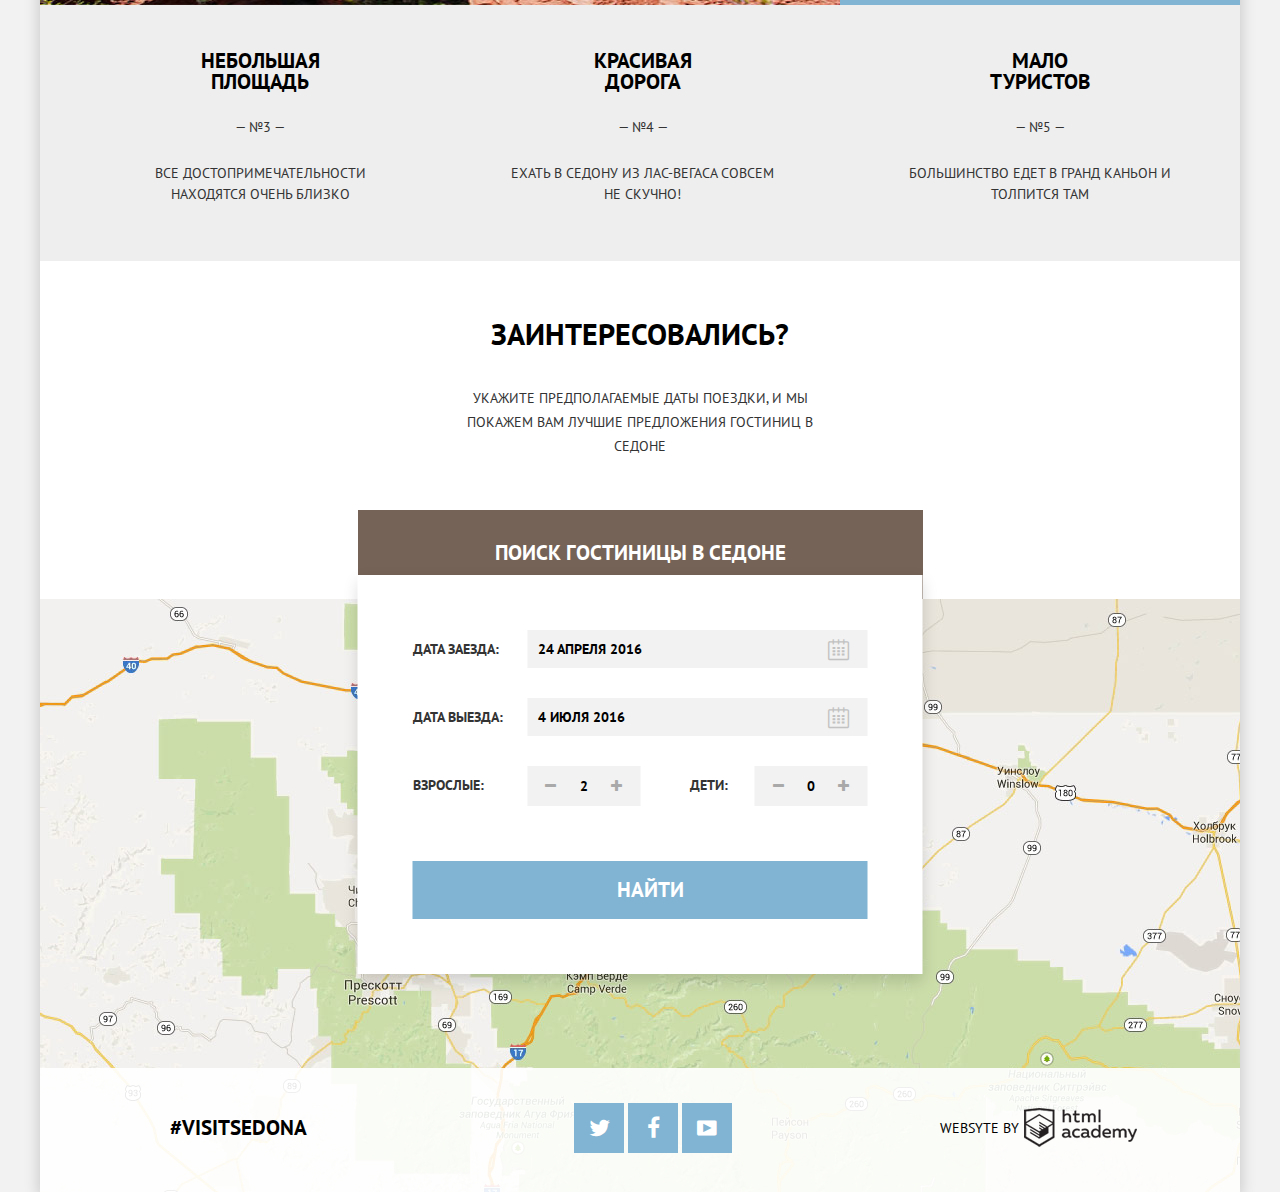
==== commit 0f394e9b: "Оформление контента №2" ====
--- a/index.html
+++ b/index.html
@@ -120,7 +120,7 @@
           Укажите предполагаемые даты поездки, и мы покажем вам лучшие предложения гостиниц в Седоне
         </p>
         <a class="search-title-link" href="#">Поиск гостиницы в Седоне</a>
-        <div class="search-form search-form-show">
+        <div class="search-form">
           <form action="#" method="post" class="clearfix">
             <div class="block-datein clearfix">
               <label for="datein">Дата заезда:</label>
@@ -153,7 +153,6 @@
         </div>
         <div class="search-map">
           <!--Карта -->
-          <img src="img/map.jpg" height="593" width="1200" alt="Карта для поиска гостиниц в Седоне">
         </div>
       </div>
     </main>
--- a/css/style.css
+++ b/css/style.css
@@ -321,11 +321,9 @@
     background-color: #fff;
     box-shadow: 0 7px 15px rgba(0, 1, 1, 0.15)
   }
-/*
 .search-form-show {
     display: block;
 }
-*/
   .search-form input {
     border: none;
     background-color: #f2f2f2;
@@ -415,9 +413,9 @@
   }
 .icon-minus,
 .icon-plus {
-    font-size: 14px;
     line-height: 40px;
-    color: #c2c2c2;
+    background-color: #f2f2f2;
+    color: #a9a9a9;
 }
 .icon-plus {
     right: 0;
@@ -450,6 +448,10 @@
     background-color: #5496bd;
     color: rgba(255, 255, 255, 0.3);
 }
+.search-map {
+    background: url("../img/map.jpg") no-repeat 0 0;
+    height: 593px;
+}
   .main-footer, .catalog-footer {
     padding: calc(100% * 35 / 1200) calc(100% * 103 / 1200) calc(100% * 35 / 1200) calc(100% * 130 / 1200);
     background-color: #fff;
@@ -476,9 +478,9 @@
   }
 .social-btn {
     display: inline-block;
+    width: 50px;
     line-height: 50px;
     font-size: 23px;
-    width: 50px;
     background-color: #81b3d2;
     color: #fff;
     text-align: center;
@@ -698,7 +700,7 @@
   }
   .sort-filter {
     float: left;
-    width: 730px;
+    width: 600px;
   }
   .sort-filter div, .sort-select, .sort-select li {
     display: inline-block;
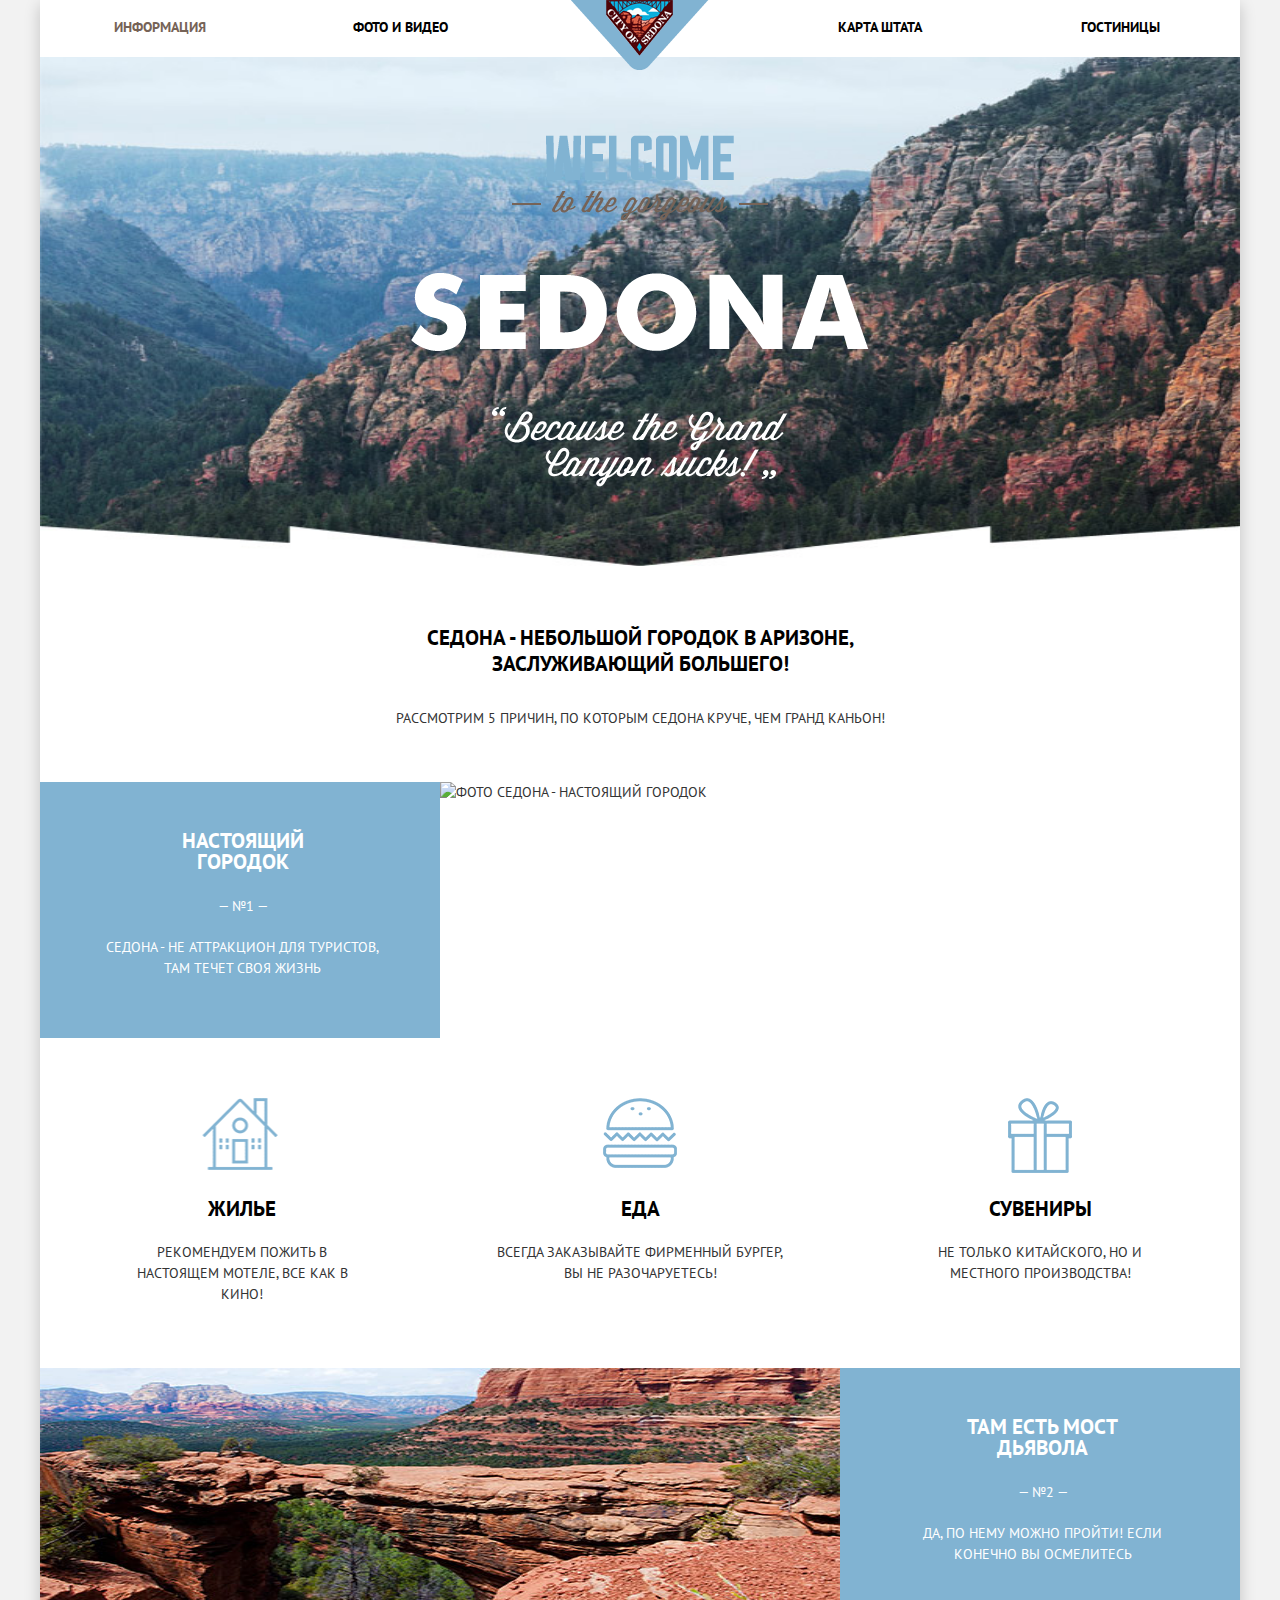
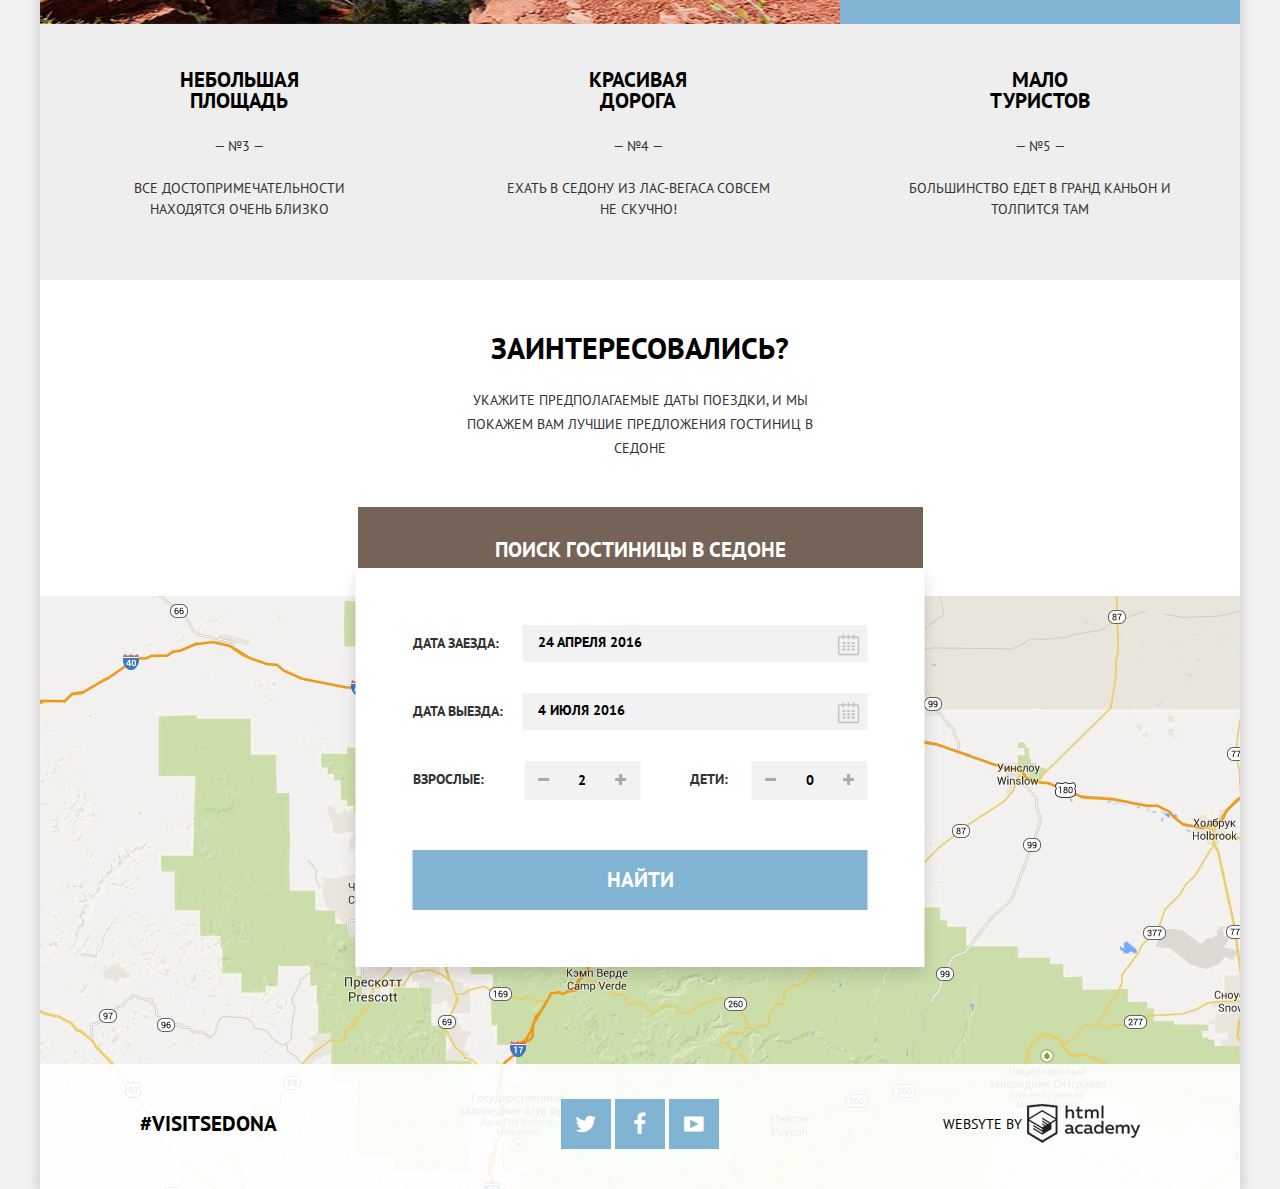
==== commit e1a1f481: "Оформление контента №4" ====
--- a/index.html
+++ b/index.html
@@ -13,7 +13,7 @@
   <div class="wrapper">
     <!--обертка для контента -->
     <header class="main-header">
-      <nav class="main-navigation">
+      <nav class="index-main-navigation main-navigation">
         <ul>
           <li><a class="nav-link-active">Информация</a></li>
           <li><a href="#">Фото и видео</a></li>
@@ -43,19 +43,20 @@
             Рассмотрим 5 причин, по которым Седона круче, чем Гранд Каньон!
           </p>
         </header>
-        <div class="reason-row-first clearfix">
+        <div class="reason-row reason-row-first clearfix">
           <div class="reason reason-blue">
             <h3>Настоящий городок</h3>
             <div>— №1 —</div>
             <p>
               Седона - не аттракцион для туристов, там течет своя жизнь
             </p>
+            
           </div>
           <figure class="img-real-city">
             <img class="reason-image" src="img/real-city.jpg" width="800" height="256" alt="Фото Седона - настоящий городок">
           </figure>
         </div>
-        <div class="reason-row-second clearfix">
+        <div class="reason-row reason-row-second clearfix">
           <div class="reason reason-icon reason-icon-home"> 
             <h3>Жилье</h3>
             <p>
@@ -79,13 +80,13 @@
           <figure class="img-bridge">
             <img class="reason-image" src="img/bridge.jpg" width="800" height="256" alt="Фото Седона - мост дьявола">
           </figure>
-          <div class="reason reason-blue reason-blue-about-bridge">
+          <div class="reason reason-blue">
             <h3 class="header-about-bridge">
                 Там есть
                 мост дьявола
             </h3>
             <div>— №2 —</div>
-            <p class="blue-about-bridge">
+            <p>
               Да, по нему можно пройти! Если конечно вы осмелитесь
             </p>
           </div>
@@ -169,6 +170,7 @@
       </section>
     </footer>
   </div>
+<!--  <script src="js/popup.js"></script>-->
 </body>
 
 </html>
--- a/css/style.css
+++ b/css/style.css
@@ -65,8 +65,11 @@
   =======================================*/
 
   .main-header {
-    margin-bottom: 59px;
-  }
+    margin-bottom: 58px;
+  }
+.index-main-navigation {
+    margin-bottom: 78px;
+}
   .main-navigation {
     position: relative;
     background-color: #fff;
@@ -79,7 +82,7 @@
   .main-navigation li {
     display: inline-block;
     width: 20%;
-    padding: 16px 0;
+    padding: 14px 0;
     vertical-align: top;
     text-align: center;
   }
@@ -119,36 +122,38 @@
     width: 138px;
     height: 70px;
   }
-  .welcome {
-    padding: 78px 0;
+  .main-header {
     background-image: url("../img/bg-white-mask.png"), 
                       url("../img/bg-index.jpg");
     background-repeat: no-repeat, 
                        no-repeat;
-    background-position: bottom center,
-                         center top;
+    background-position: center bottom,
+                         0 0;
     background-size: contain, 100% 100%;
   }
+.welcome {
+    padding-bottom: 80px;
+}
   .logo-welcome {
     width: 458px;
     height: 352px;
     margin-left: auto;
     margin-right: auto;
-    padding: 0 15px;
+    padding: 0;
   }
   .reasons-header {
-    margin-bottom: 32px;
+    margin-bottom: 51px;
   }
   .reasons-header h2 {
     width: 460px;
     margin: 0 auto;
-    margin-bottom: 30px;
+    margin-bottom: 28px;
     font: 700 21px/26px "PT Sans", Arial, sans-serif;
     color: #000;
     text-align: center;
   }
   .reasons-header p {
-    margin: 0;
+    margin: 0 auto;
     font: inherit;
     line-height: 26px;
     text-align: center;
@@ -188,7 +193,7 @@
   }
   .reason-blue {
     float: left;
-    padding: calc(100% * 52 / 1200) calc(100% * 55 / 1200);
+    padding: 48px calc(100% * 55 / 1200) 50px calc(100% * 60 / 1200);
     background-color: #81b3d2;
     color: #fff;
   }
@@ -198,22 +203,19 @@
     color: #fff;
   }
   .reason-blue div {
-    margin-bottom: 23px;
+    margin-bottom: 20px;
   }
   .reason-blue p {
    min-width: 190px;
   }
-.reason-blue-about-bridge {
-     padding: calc(100% * 52 / 1200) calc(100% * 45 / 1200);
-}
 .header-about-bridge {
     min-width: 151px;
 }
   .reason-icon {
     float: left;
     position: relative;
-    padding-top: 102px;
-    padding-left: calc(100% * 45 / 768);
+    padding-top: 100px;
+    padding-left: calc(100% * 48 / 768);
     padding-right: calc(100% * 45 / 768);
   }
 .reason-icon:nth-child(2) {
@@ -249,14 +251,15 @@
     height: 76px;
 }
   .reason-icon h3 {
-    margin-bottom: 30px;
+    margin-bottom: 23px;
   }
   .reason-row-second {
-    margin-bottom: 9px;
+    margin-bottom: 14px;
   }
   .reason-gray {
     float: left;
     padding-top: 45px;
+    padding-bottom: calc(100% * 60 / 1200);
     background-color: #eeeeee;
   }
   .reason-gray h3 {
@@ -264,14 +267,17 @@
     margin-bottom: 25px;
   }
   .reason-gray div {
-    margin-bottom: 25px;
-  }
+    margin-bottom: 21px;
+  }
+.reason-gray p {
+    min-width: 180px;
+}
 .reason-gray-first {
-    padding-left: calc(100% * 90 / 1200);
-    padding-right: calc(100% * 50 / 1200);
+    padding-left: calc(100% * 64 / 1200);
+    padding-right: calc(100% * 66 / 1200);
 }
 .reason-gray-second {
-     padding-left: calc(100% * 70 / 1200);
+     padding-left: calc(100% * 61 / 1200);
     padding-right: calc(100% * 65 / 1200);
 }
 .reason-gray-third {
@@ -279,14 +285,14 @@
     padding-right: calc(100% * 65 / 1200);
 }
   .main-content {
-    margin-bottom: 55px;
+    margin-bottom: 50px;
   }
 .index-search {
     position: relative;
 }
   .index-search h2 {
     margin: 0;
-    margin-bottom: 35px;
+    margin-bottom: 23px;
     font: 700 30px/35px "PT Sans", Arial, sans-serif;
     color: #000;
     text-align: center;
@@ -294,7 +300,7 @@
   .index-search p {
     width: 398px;
     margin: 0 auto;
-    margin-bottom: 52px;
+    margin-bottom: 47px;
     line-height: 24px;
     text-align: center;
   }
@@ -313,11 +319,11 @@
 /*    display: none;*/
     position: absolute;
     z-index: 1;
-    top: 259px;
+    top: 238px;
     left: 50%;
     transform: translateX(-50%);
     width: 455px;
-    padding: 55px;
+    padding: 57px;
     background-color: #fff;
     box-shadow: 0 7px 15px rgba(0, 1, 1, 0.15)
   }
@@ -329,18 +335,19 @@
     background-color: #f2f2f2;
   }
   .datein, .dateout {
+    float: right;
     width: 330px;
-    padding: 6px 0 6px 10px;
-    float: right;
+    padding: 4px 0 7px 15px;
+    outline: none;
   }
 .datein:hover,
 .dateout:hover {
     background-color: #ebebeb;
 }
-.search-form .datein-active,
-.search-form .dateout-active {
+.datein:focus,
+.dateout:focus {
+    background-color: #fff;
     border: 2px solid #e5e5e5;
-    background-color: #fff;
 }
   .search-form label {
     display: block;
@@ -348,18 +355,19 @@
     max-width: 105px;
     margin-right: 5px;
     font: 700 14px/26px "PT Sans", Arial, sans-serif;
-    line-height: 38px;
+    line-height: 37px;
     text-align: left;
   }
   .block-datein, .block-dateout {
     position: relative;
-    margin-bottom: 30px;
+    margin-bottom: 31px;
   }
 .icon-calendar {
     position: absolute;
     top: 50%;
-    right: 0;
+    right: -10px;
     font-size: 21px;
+    line-height: 37px;
     transform: translate(-50%, -50%);
     color: #c2c2c2;
 }
@@ -371,7 +379,7 @@
 }
   .half-width {
     width: 50%;
-    margin-bottom: 55px;
+    margin-bottom: 50px;
     font-size: 0;
   }
   .half-width-left {
@@ -386,7 +394,7 @@
   }
   .number {
     display: inline-block;
-    width: 113px;
+    width: 116px;
     vertical-align: middle;
     font-size: 0;
     text-align: center;
@@ -404,16 +412,15 @@
 }
 .numberpeople,
 .numberchild {
-    padding: 7px 0;
+    padding: 0 0;
     text-align: center;
 }
   .minus, .plus {
     border: none;
-    padding: 0;
   }
 .icon-minus,
 .icon-plus {
-    line-height: 40px;
+    line-height: 37px;
     background-color: #f2f2f2;
     color: #a9a9a9;
 }
@@ -433,8 +440,7 @@
 }
   .btn-search {
     width: 100%;
-    padding: 16px 0;
-    padding-left: 20px;
+    padding: 17px 0;
     border: none;
     font: 700 21px/26px "PT Sans", Arial, sans-serif;
     text-transform: uppercase;
@@ -453,7 +459,7 @@
     height: 593px;
 }
   .main-footer, .catalog-footer {
-    padding: calc(100% * 35 / 1200) calc(100% * 103 / 1200) calc(100% * 35 / 1200) calc(100% * 130 / 1200);
+    padding: 35px calc(100% * 100 / 1200);
     background-color: #fff;
   }
 .main-footer {
@@ -462,11 +468,15 @@
     box-sizing: border-box;
     width: 100%;
     background-color: rgba(255, 255, 255, 0.9);
+    padding: 35px calc(100% * 100 / 1200);
 }
   .hashtag, .footer-social, .footer-copyright {
     width: calc(100% / 3);
     float: left;
   }
+.footer-copyright {
+    float: right;
+}
   .hashtag {
     font: 700 21px/26px "PT Sans", Arial, sans-serif;
     line-height: 50px;
@@ -504,8 +514,7 @@
     display: inline-block;
     vertical-align: middle;
     width: 113px;
-    height: 39px;
-    padding: 5px 0;
+    height: 50px;
   }
 .copyright-link:hover {
     background: url("../img/sprite.png") no-repeat 0 0;
@@ -531,7 +540,7 @@
     background-size: cover;
 }
   .filter-form {
-    padding: 30px calc(100% * 70 / 1200);
+    padding: 26px calc(100% * 70 / 1200) 30px;
       
   }
   .catalog-filter label, .catalog-filter fieldset, .catalog-filter legend {
@@ -540,27 +549,32 @@
     margin: 0;
     border: none;
   }
-  .catalog-filter label {
+  .filter-environment label,
+  .filter-home label {
     margin-bottom: 25px;
     font: inherit;
     color: #fff;
     text-align: left;
   }
-  .catalog-filter label:last-child {
+  .filter-environment label:last-child,
+.filter-home label:last-child {
     margin-bottom: 0;
   }
   .catalog-filter legend {
-    margin-bottom: 30px;
+    margin-bottom: 26px;
     font-size: 16px;
     font-weight: 700;
     color: #fff;
   }
   .catalog-filter .filter-environment {
-    width: 23.5%;
-    float: left;
+    float: left;
+    max-width: 34.5%;
+    padding-right: 12%;
+    box-sizing: border-box;
   }
   .catalog-filter .filter-home {
-    width: 44.5%;
+/*    width: 44.5%;*/
+    width: 32.5%;
     float: left;
   }
 .catalog-filter input[type="checkbox"] {
@@ -594,16 +608,16 @@
   .catalog-filter .filter-price {
     width: 31%;
     float: right;
-    margin-bottom: 30px;
+    margin-bottom: 32px;
     text-align: center;
   }
 .filter-price legend {
-    text-align: center;
-    margin-bottom: 13px;
+    text-align: left;
+    margin-bottom: 10px;
 }
  .price-controls {
     position: relative;
-    width: calc(100% * 318 / 330);
+    width: calc(100% * 320 / 329);
     height: 32px;
     margin-bottom: 20px;
     border: 2px solid #fff;
@@ -612,24 +626,26 @@
 }
 .price-controls label {
     display: inline-block;
-    vertical-align: top;
+    vertical-align: middle;
     cursor: pointer;
+    font: inherit;
+    font-size: 14px;
+    color: #fff;
     line-height: 32px;
 }
 .filter-price .min-price,
 .filter-price .max-price{
-    padding-left: calc(100% * 62 / 318);
-    width: calc(100% * 94 / 318);
+    padding-left: calc(100% * 45 / 320);
+    width: calc(100% * 100 / 320);
 }
 .price-controls input {
-    width: calc(100% * 60 / 94);
+    width: calc(100% * 50 / 90);
     margin: 0;
     border: none;
     outline: none;
     background: none;
     color: #fff;
     font: 400 14px/21px "PT Sans", Arial, sans-serif;
-    line-height: 32px;
 }
 .price-controls::after {
     position: absolute;
@@ -643,7 +659,6 @@
 }
 .range-controls {
     position: relative;
-    width: calc(100% * 318 / 330);
 }
 .scale {
     height: 2px;
@@ -675,10 +690,10 @@
     background: #1c4f80;
 }
   .btn-filter {
-    position: relative;
-    left: 16%;
-    transform: translateX(-50%);
-    padding: 6px 35px;
+    float: right;
+    margin-right: calc(100% * 180 / 1200);
+    transform: translateX(50%);
+    padding: 6px 33px;
     border: 2px solid #fff;
     background: transparent;
     font: inherit;
@@ -690,9 +705,9 @@
     color: #000;
 }
 .sort {
-    padding-left: calc(100% * 70 / 1200);
-    padding-right: calc(100% * 70 / 1200);
-    margin-bottom: 32px;
+    padding-left: calc(100% * 68 / 1200);
+    padding-right: calc(100% * 75 / 1200);
+    margin-bottom: 29px;
 }
   .sort-select {
     margin: 0;
@@ -707,7 +722,7 @@
     vertical-align: middle;
   }
   .result-search {
-    margin-right: 50px;
+    margin-right: 43px;
     font: 700 21px/26px "PT Sans", Arial, sans-serif;
   }
 .sort-filter-label {
@@ -718,7 +733,7 @@
     margin-left: 32px;
   }
   .sort-select-label:first-child {
-    margin-left: 38px;
+    margin-left: 36px;
   }
 .filter-link {
     text-decoration: none;
@@ -756,9 +771,6 @@
     width: 23px;
     color: #cccccc;
 }
-.arrow-link:last-child::before {
-    margin-right: 0;
-}
 .arrow-link-active {
     color: #81b3d2;
 }
@@ -776,13 +788,13 @@
     width: auto;
 }
   .catalog-item {
-    padding: 26px 0;
+    padding: 28px 0;
     border-top: 1px solid #e5e5e5;
   }
   .item-image {
     float: left;
     width: 135px;
-    height: 90px;
+    height: 93px;
     margin: 0;
     padding-right: 30px;
     padding-left: calc(100% * 70 / 1200);
@@ -794,10 +806,10 @@
   .item-rate {
     float: right;
     max-width: 180px;
-    padding-right: calc(100% * 70 / 1200);
+    padding-right: calc(100% * 75 / 1200);
   }
 .star {
-    margin-bottom: 38px;
+    margin-bottom: 43px;
     font-size: 0;
     text-align: right;  
 }
@@ -810,7 +822,8 @@
     margin-right: 0;
 }
 .rate {
-    padding: 5px 15px;
+    line-height: 25px;
+    padding: 2px 15px;
     background-color: #f2f2f2;
 }
   .item-title {
@@ -840,7 +853,7 @@
 .more-link,
 .order-link{ 
     display: block;
-    padding: 3px 15px;
+    padding: 5px 15px;
     text-decoration: none;
     font: inherit;
     color: #fff;
@@ -866,5 +879,5 @@
     color: rgba(255, 255, 255, 0.3);
 }
   .more div, .order div {
-    margin-bottom: 11px;
+    margin-bottom: 12px;
   }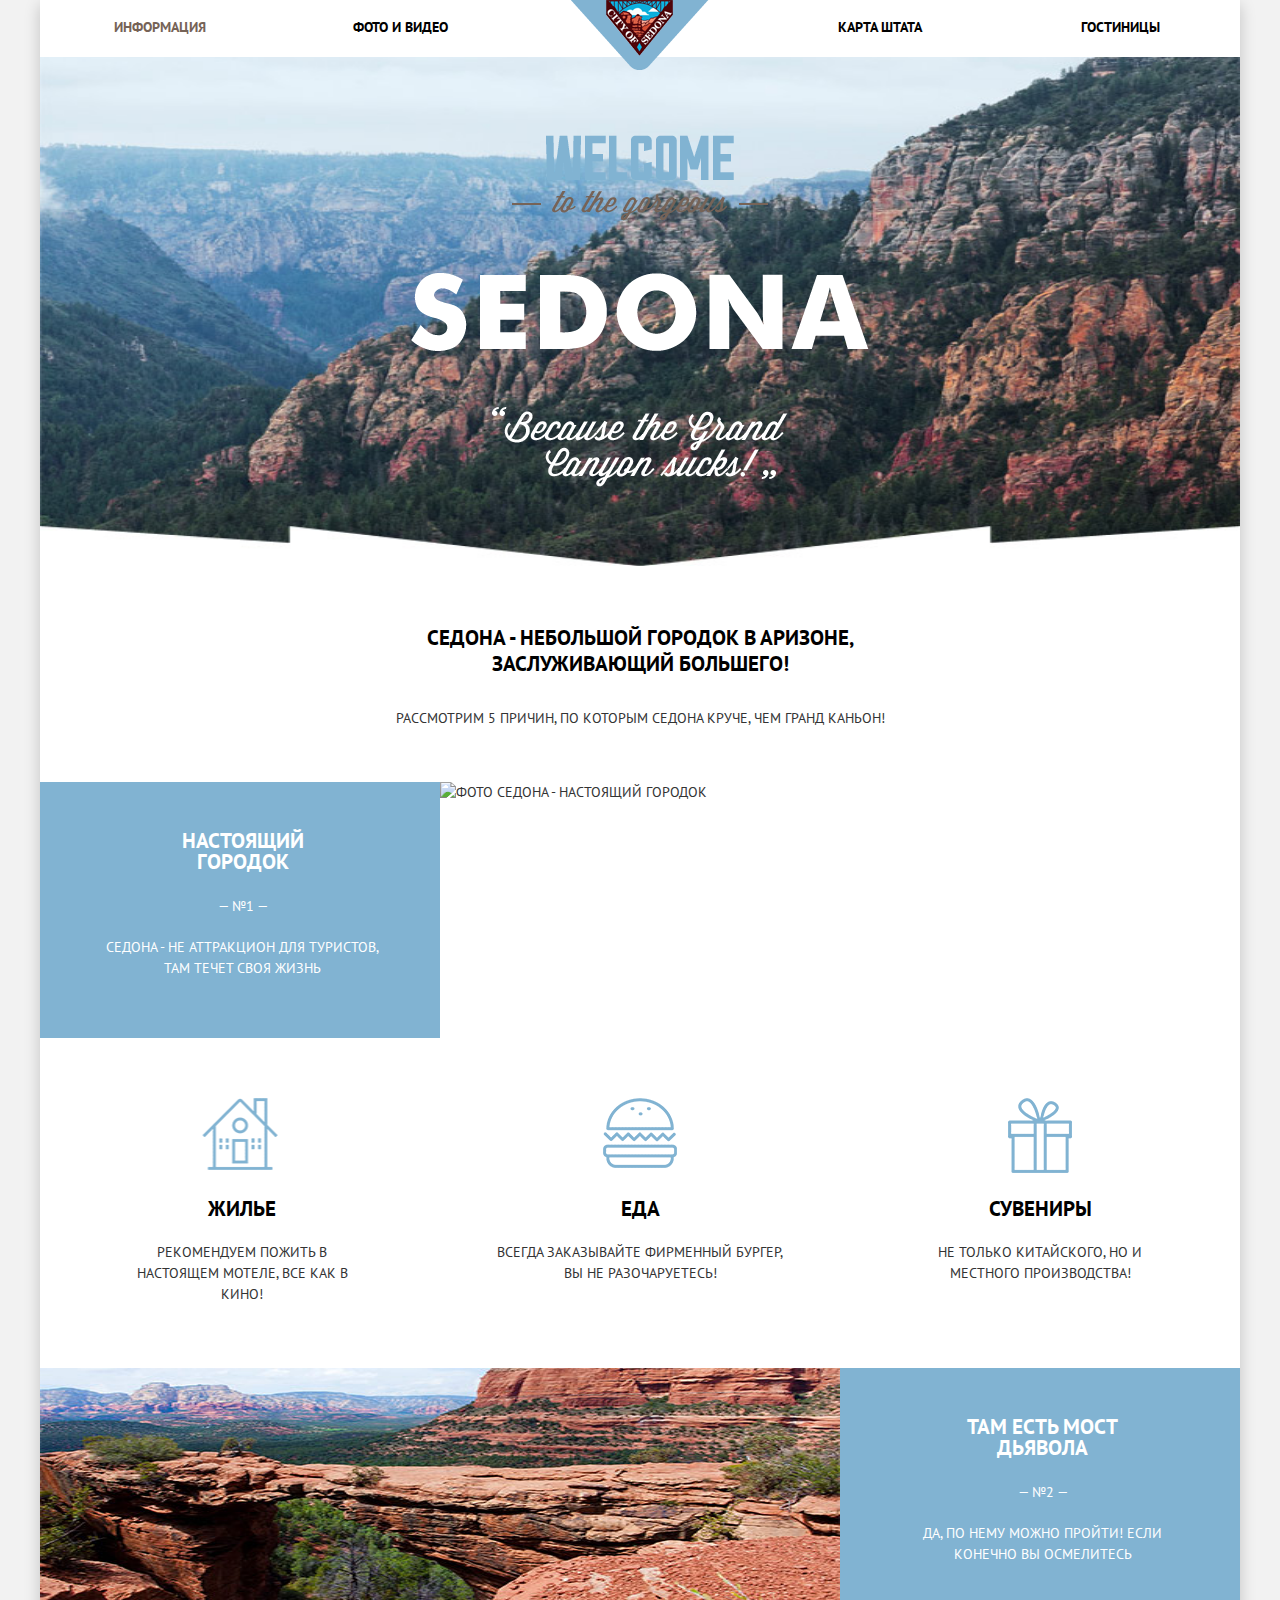
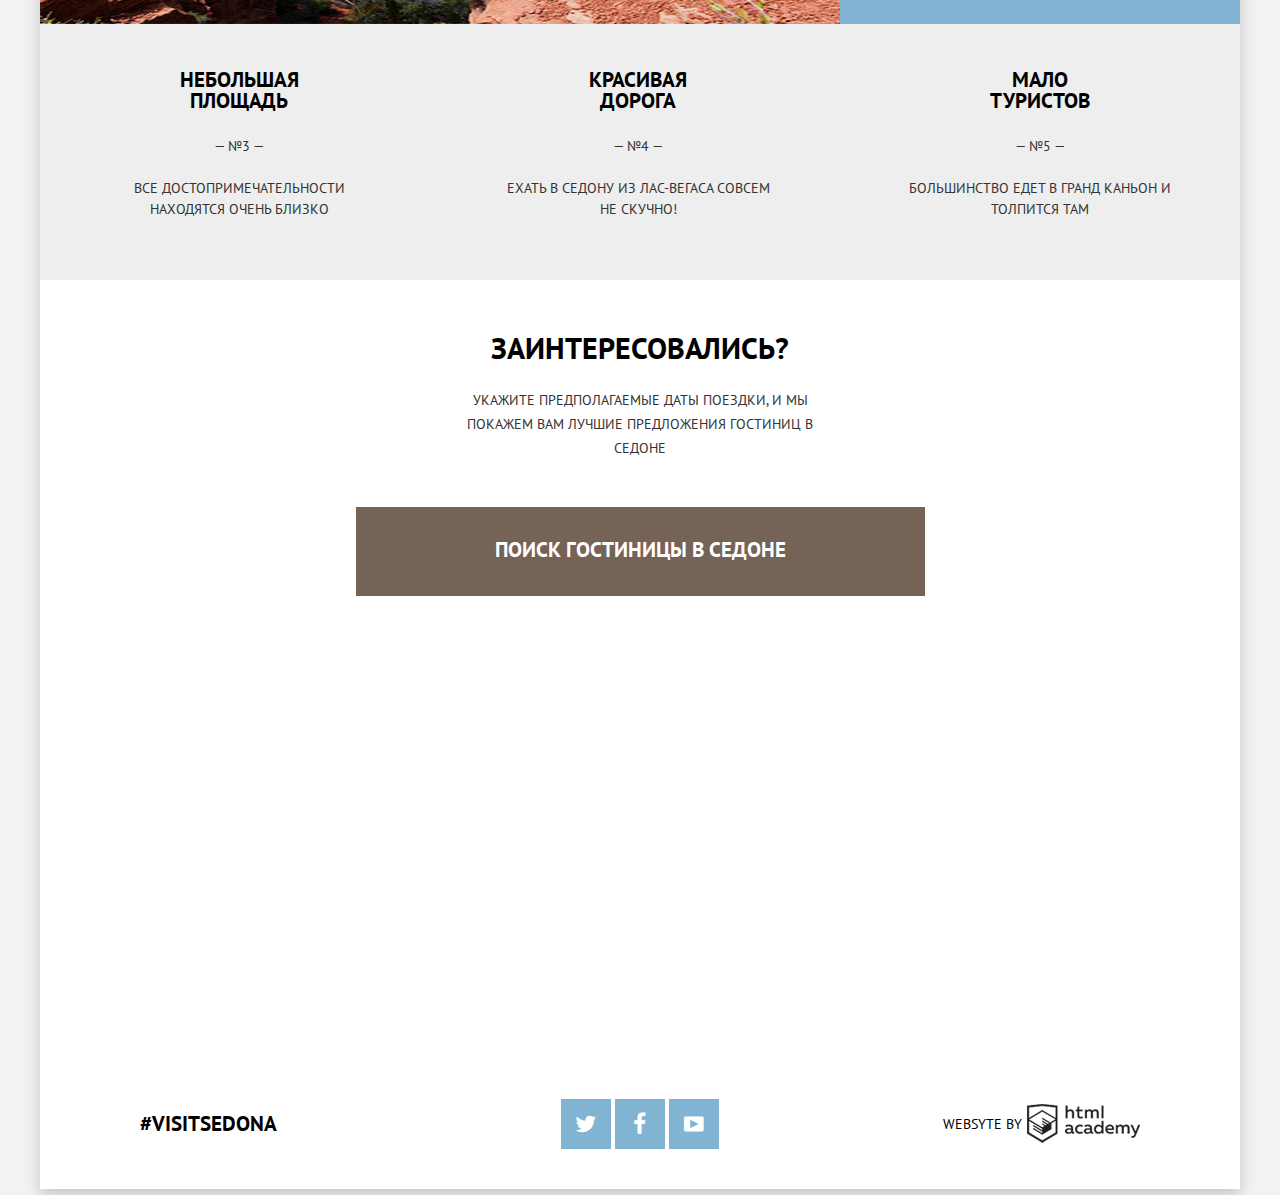
==== commit 68a86bc4: "Добавление анимации и интерактивной карты №1" ====
--- a/index.html
+++ b/index.html
@@ -7,8 +7,8 @@
   <link href="https://fonts.googleapis.com/css?family=PT+Sans:400,700&subset=cyrillic" rel="stylesheet" type="text/css">
   <link href="css/normalize.css" rel="stylesheet">
   <link href="css/style.css" rel="stylesheet">
+ <script src="https://maps.googleapis.com/maps/api/js"></script>
 </head>
-
 <body>
   <div class="wrapper">
     <!--обертка для контента -->
@@ -125,12 +125,12 @@
           <form action="#" method="post" class="clearfix">
             <div class="block-datein clearfix">
               <label for="datein">Дата заезда:</label>
-              <input type="text" name="datein" class="datein" value="24 Апреля 2016">
+              <input type="text" name="datein" class="datein" placeholder="24 Апреля 2016">
               <span class="icon-calendar"></span>
             </div>
             <div class="block-dateout clearfix">
               <label for="dateout" class="name-dateout">Дата выезда:</label>
-              <input type="text" name="dateout" class="dateout" value="4 июля 2016">
+              <input type="text" name="dateout" class="dateout" placeholder="4 июля 2016">
               <span class="icon-calendar"></span>
             </div>
             <div class="half-width half-width-left">
@@ -153,12 +153,12 @@
           </form>
         </div>
         <div class="search-map">
-          <!--Карта -->
+         <iframe src="https://www.google.com/maps/embed?pb=!1m18!1m12!1m3!1d498327.63274461206!2d-111.84597311211085!3d34.8621317098609!2m3!1f0!2f0!3f0!3m2!1i1024!2i768!4f13.1!3m3!1m2!1s0x872da132f942b00d%3A0x5548c523fa6c8efd!2z0KHQtdC00L7QvdCwLCDQkNGA0LjQt9C-0L3QsCA4NjMzNiwg0KHQqNCQ!5e0!3m2!1sru!2sru!4v1473091349834" width="1200" height="593" frameborder="0" style="border:0" allowfullscreen></iframe>
         </div>
-      </div>
+     </div>
     </main>
     <footer class="main-footer clearfix">
-      <div class="hashtag">#visitsedona</div>
+     <div class="hashtag">#visitsedona</div>
       <section class="footer-social">
         <a class="social-btn icon-twitter" href="#"></a>
         <a class="social-btn icon-facebook" href="#"></a>
@@ -170,7 +170,7 @@
       </section>
     </footer>
   </div>
-<!--  <script src="js/popup.js"></script>-->
+  <script src="js/popup.js"></script>
 </body>
 
 </html>
--- a/css/style.css
+++ b/css/style.css
@@ -308,7 +308,7 @@
     display: block;
     margin: 0 auto;
     width: 527px;
-    padding: 30px 19px 33px;
+    padding: 30px 21px 33px;
     font: 700 21px/26px "PT Sans", Arial, sans-serif;
     text-decoration: none;
     text-align: center;
@@ -316,19 +316,42 @@
     color: #fff;
   }
   .search-form {
-/*    display: none;*/
+    display: none;
     position: absolute;
-    z-index: 1;
-    top: 238px;
+    top: 242px;
     left: 50%;
-    transform: translateX(-50%);
-    width: 455px;
+    margin-left: -284px;
+    width: 569px;
     padding: 57px;
+    box-sizing: border-box;
     background-color: #fff;
-    box-shadow: 0 7px 15px rgba(0, 1, 1, 0.15)
+    box-shadow: 0 7px 15px rgba(0, 1, 1, 0.15);
   }
 .search-form-show {
     display: block;
+    animation: show 1s forwards;
+}
+@keyframes show {
+    0% {
+        transform: translateY(-100%);
+    }
+    100% {
+        transform: translateY(0%);
+    }       
+}
+@keyframes shake {
+  0%, 100% {
+    transform: translate(0);
+  }
+  10%, 30%, 50%, 70%, 90% {
+    transform: translate(-10px);
+  }
+  20%, 40%, 60%, 80% {
+    transform: translate(10px);
+  }
+}
+.search-form-error {
+ animation: shake 0.6s;
 }
   .search-form input {
     border: none;
@@ -357,11 +380,32 @@
     font: 700 14px/26px "PT Sans", Arial, sans-serif;
     line-height: 37px;
     text-align: left;
+    color: #000;
   }
   .block-datein, .block-dateout {
     position: relative;
     margin-bottom: 31px;
   }
+ .datein::-webkit-input-placeholder,
+.dateout::-webkit-input-placeholder {
+ color: #000;
+ opacity: 1;
+}
+.datein::-moz-placeholder,
+.dateout::-moz-placeholder{
+    color: #000;
+    opacity: 1;
+}
+.datein:-moz-placeholder,
+.dateout:-moz-placeholder{
+    color: #000;
+    opacity: 1;
+}
+.datein:-ms-input-placeholder,
+.dateout:-ms-input-placeholder {
+    color: #000;
+    opacity: 1;
+}
 .icon-calendar {
     position: absolute;
     top: 50%;
@@ -455,7 +499,6 @@
     color: rgba(255, 255, 255, 0.3);
 }
 .search-map {
-    background: url("../img/map.jpg") no-repeat 0 0;
     height: 593px;
 }
   .main-footer, .catalog-footer {
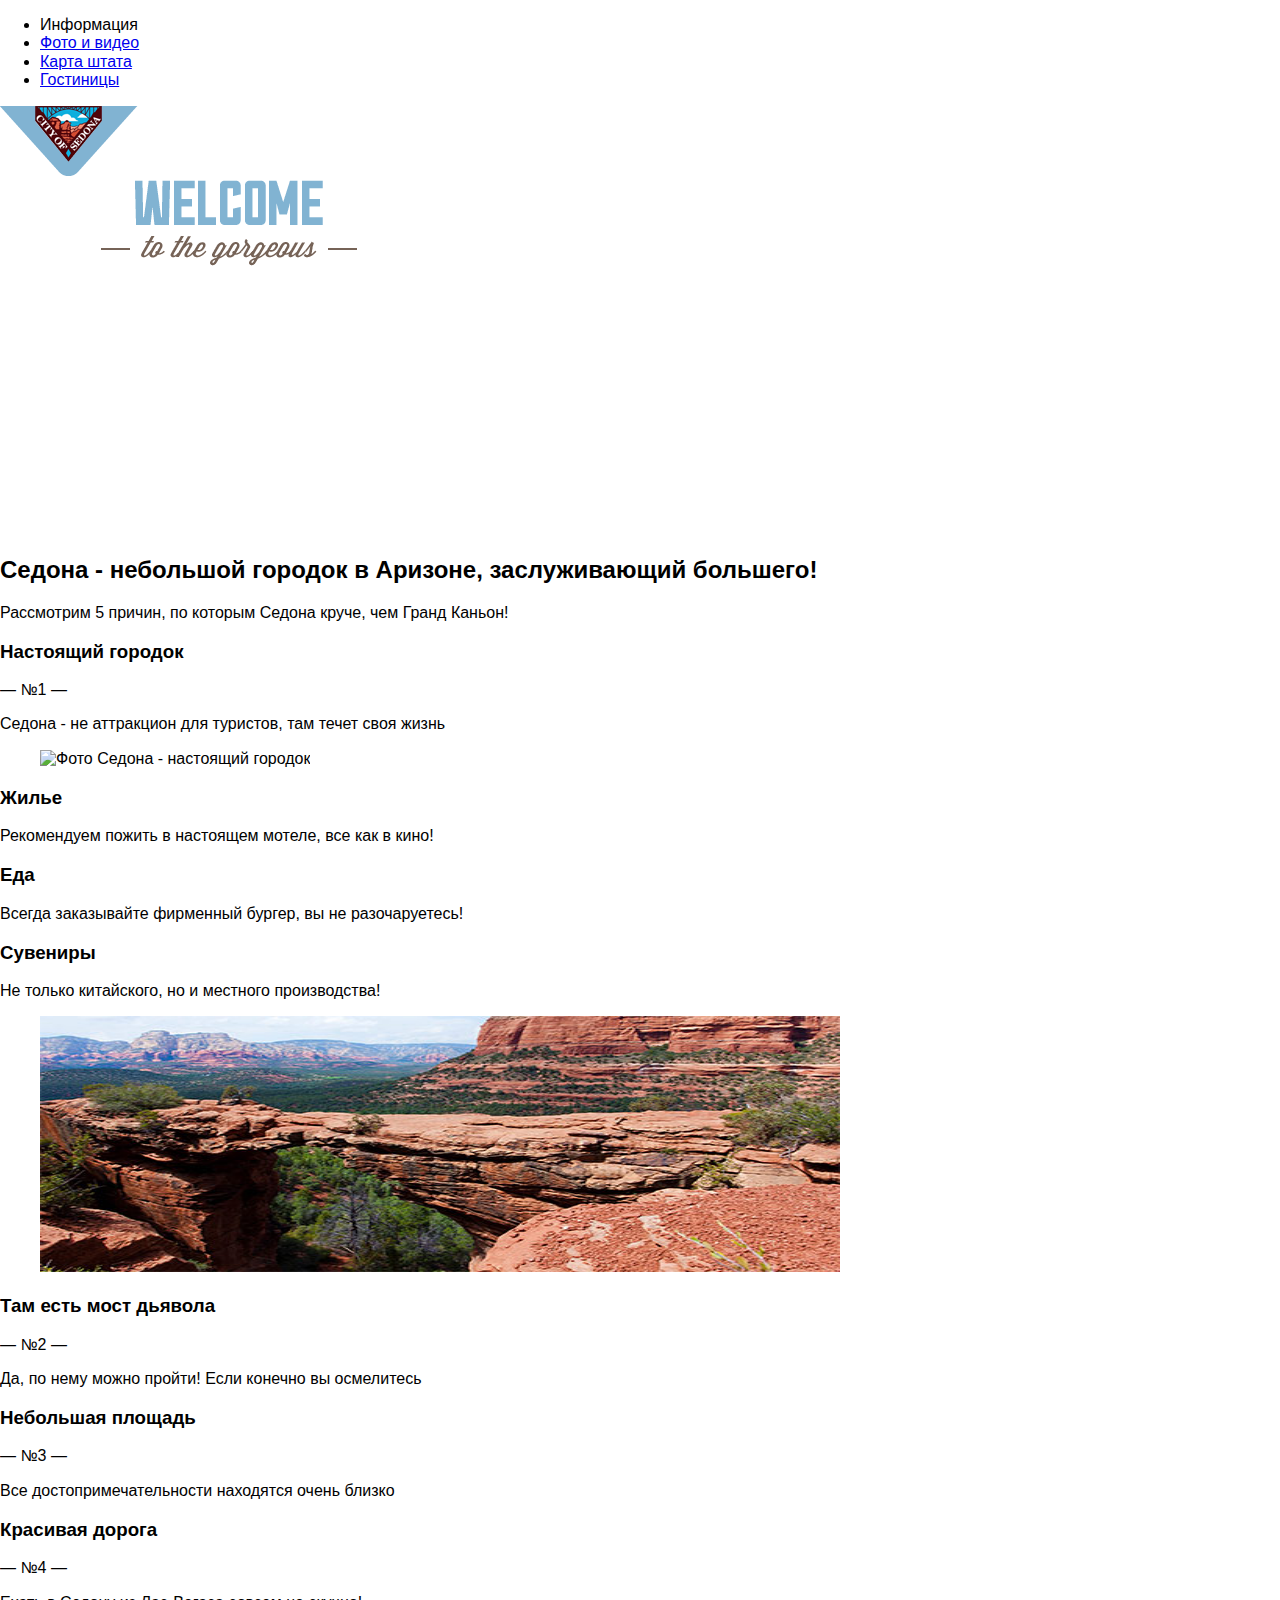
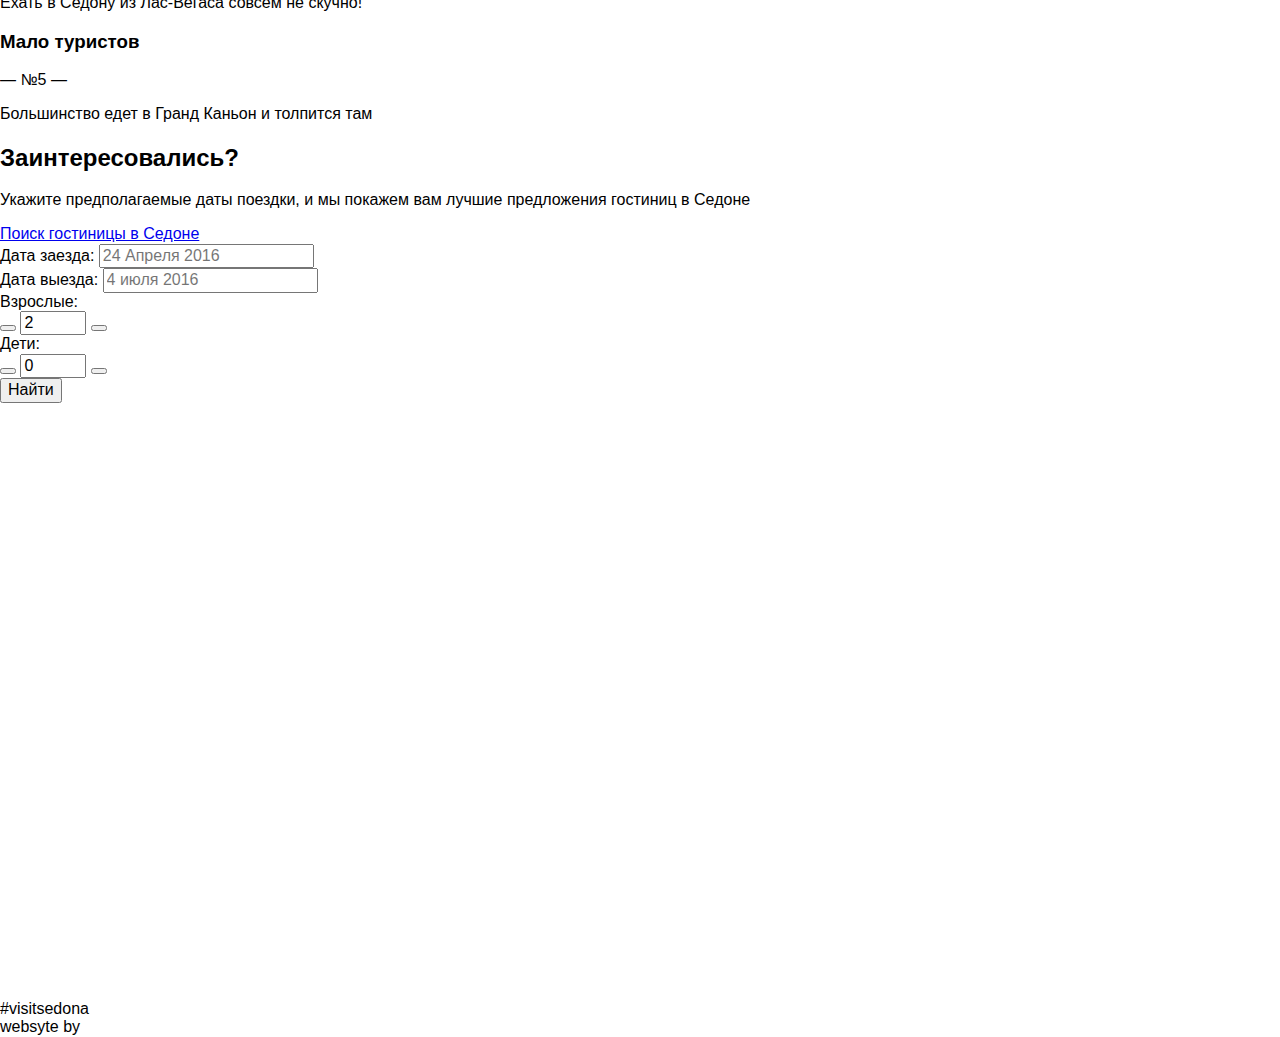
==== commit c46a0515: "Добавление анимации и интерактивной карты №4" ====
--- a/index.html
+++ b/index.html
@@ -6,8 +6,7 @@
   <title>Седона</title>
   <link href="https://fonts.googleapis.com/css?family=PT+Sans:400,700&subset=cyrillic" rel="stylesheet" type="text/css">
   <link href="css/normalize.css" rel="stylesheet">
-  <link href="css/style.css" rel="stylesheet">
- <script src="https://maps.googleapis.com/maps/api/js"></script>
+  <link href="css/style.min.css" rel="stylesheet">
 </head>
 <body>
   <div class="wrapper">
@@ -125,19 +124,19 @@
           <form action="#" method="post" class="clearfix">
             <div class="block-datein clearfix">
               <label for="datein">Дата заезда:</label>
-              <input type="text" name="datein" class="datein" placeholder="24 Апреля 2016">
+              <input type="text" name="datein" id="datein" class="datein" placeholder="24 Апреля 2016">
               <span class="icon-calendar"></span>
             </div>
             <div class="block-dateout clearfix">
               <label for="dateout" class="name-dateout">Дата выезда:</label>
-              <input type="text" name="dateout" class="dateout" placeholder="4 июля 2016">
+              <input type="text" name="dateout" id="dateout" class="dateout" placeholder="4 июля 2016">
               <span class="icon-calendar"></span>
             </div>
             <div class="half-width half-width-left">
               <label for="numberpeople" class="name-btn-people">Взрослые:</label>
               <div class="number">  
                 <button class="minus icon-minus" type="button"></button>
-                <input type="text" value="2" size="4" name="numberpeople" class="numberpeople">
+                <input type="text" value="2" size="4" name="numberpeople" id="numberpeople" class="numberpeople">
                 <button class="plus icon-plus" type="button"></button>
               </div>
             </div>
@@ -145,7 +144,7 @@
               <label for="numberchild" class="name-btn-child">Дети:</label>
               <div class="number">
                 <button class="minus icon-minus" type="button"></button>
-                <input type="text" value="0" size="4" name="numberchild" class="numberchild">
+                <input type="text" value="0" size="4" name="numberchild" id="numberchild" class="numberchild">
                 <button class="plus icon-plus" type="button"></button>
               </div>
             </div>
@@ -153,7 +152,7 @@
           </form>
         </div>
         <div class="search-map">
-         <iframe src="https://www.google.com/maps/embed?pb=!1m18!1m12!1m3!1d498327.63274461206!2d-111.84597311211085!3d34.8621317098609!2m3!1f0!2f0!3f0!3m2!1i1024!2i768!4f13.1!3m3!1m2!1s0x872da132f942b00d%3A0x5548c523fa6c8efd!2z0KHQtdC00L7QvdCwLCDQkNGA0LjQt9C-0L3QsCA4NjMzNiwg0KHQqNCQ!5e0!3m2!1sru!2sru!4v1473091349834" width="1200" height="593" frameborder="0" style="border:0" allowfullscreen></iframe>
+         <iframe src="https://www.google.com/maps/embed?pb=!1m18!1m12!1m3!1d498327.63274461206!2d-111.84597311211085!3d34.8621317098609!2m3!1f0!2f0!3f0!3m2!1i1024!2i768!4f13.1!3m3!1m2!1s0x872da132f942b00d%3A0x5548c523fa6c8efd!2z0KHQtdC00L7QvdCwLCDQkNGA0LjQt9C-0L3QsCA4NjMzNiwg0KHQqNCQ!5e0!3m2!1sru!2sru!4v1473091349834" width="1200" height="593" style="border:0" allowfullscreen></iframe>
         </div>
      </div>
     </main>
@@ -170,7 +169,7 @@
       </section>
     </footer>
   </div>
-  <script src="js/popup.js"></script>
+  <script src="js/popup.min.js"></script>
 </body>
 
 </html>
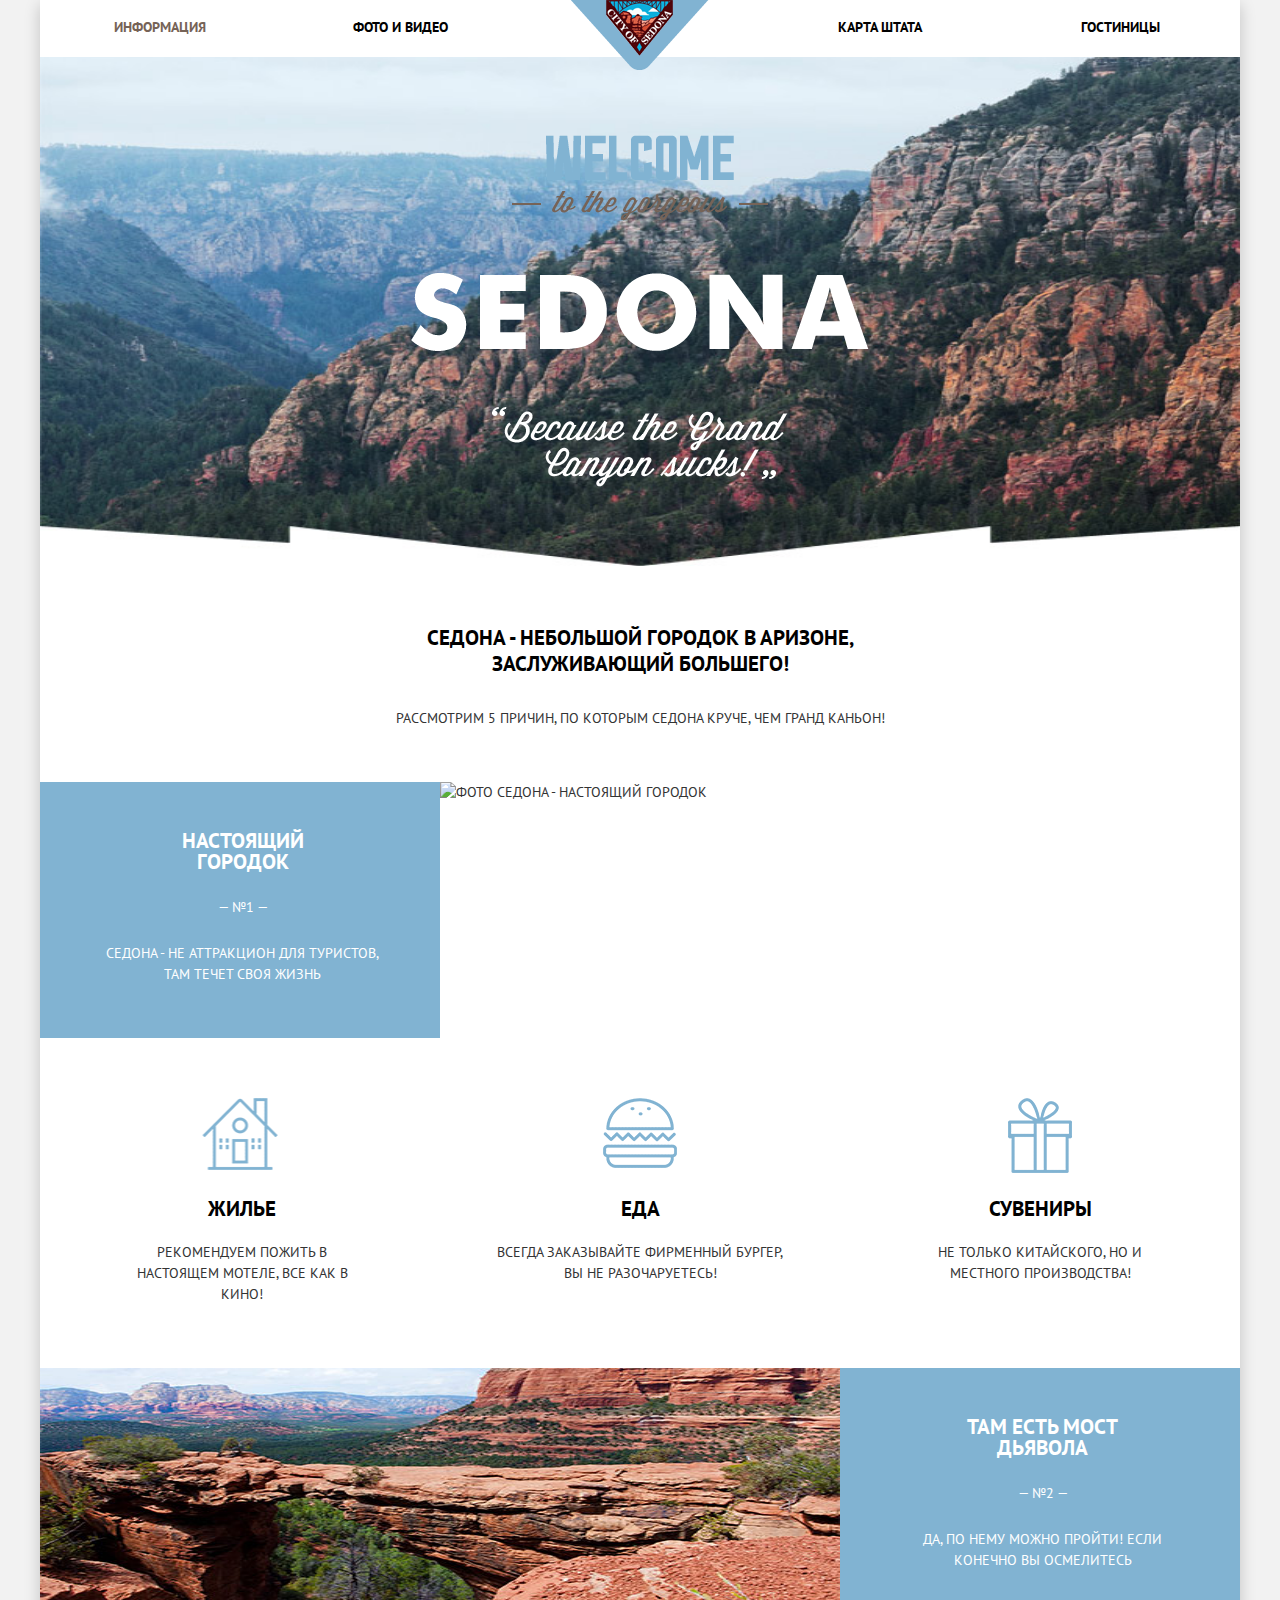
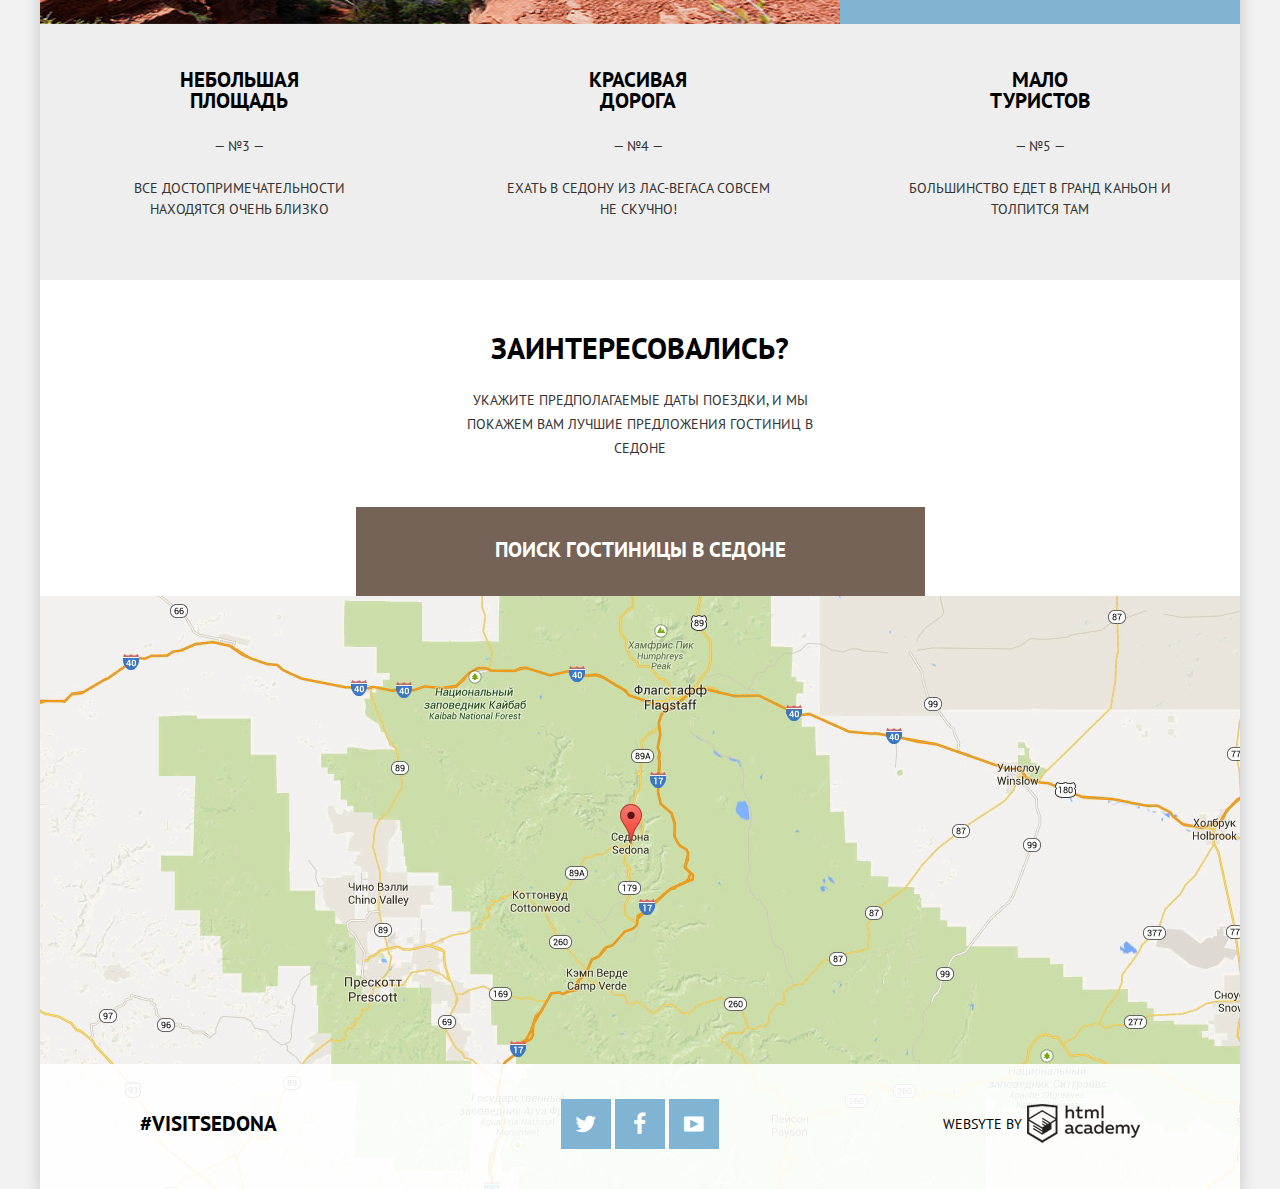
==== commit 4e53872a: "Поправка проекта" ====
--- a/index.html
+++ b/index.html
@@ -49,7 +49,6 @@
             <p>
               Седона - не аттракцион для туристов, там течет своя жизнь
             </p>
-            
           </div>
           <figure class="img-real-city">
             <img class="reason-image" src="img/real-city.jpg" width="800" height="256" alt="Фото Седона - настоящий городок">
--- a/css/style.min.css
+++ b/css/style.min.css
@@ -0,0 +1 @@
+body{font:400 14px/21px "PT Sans",Arial,sans-serif;color:#333;text-transform:uppercase;background-color:#f2f2f2;margin:0}.clearfix:after{content:"";display:table;clear:both}.wrapper{position:relative;min-width:768px;max-width:1200px;margin:0 auto;background-color:#fff;box-shadow:0 5px 15px rgba(0,1,1,.2)}@font-face{font-weight:400;font-style:normal;font-family:"symbols-sedona";src:url(../fonts/symbols-sedona.woff) format("woff"),url(../fonts/symbols-sedona.woff2) format("woff2")}[class*=" icon-"]::before,[class^=icon-]::before{display:inline-block;width:1em;margin-right:.2em;margin-left:.2em;font-weight:400;line-height:1em;font-family:"symbols-sedona";text-align:center;text-transform:none;text-decoration:inherit;font-style:normal;font-variant:normal;speak:none}.icon-facebook::before{content:"\66"}.icon-twitter::before{content:"\74"}.icon-up-dir::before{content:"\25b2"}.icon-down-dir::before{content:"\25bc"}.icon-star::before{content:"\2605"}.icon-check-off::before{content:"\2610"}.icon-check-on::before{content:"\2611"}.icon-calendar::before{content:"\e800"}.icon-plus::before{content:"\e801"}.icon-minus::before{content:"\e802"}.icon-youtube::before{content:"\f39e"}.main-header{margin-bottom:58px}.index-main-navigation{margin-bottom:78px}.main-navigation{position:relative;background-color:#fff}.main-navigation ul{margin:0;padding:0;font-size:0}.main-navigation li{display:inline-block;width:20%;padding:14px 0;vertical-align:top;text-align:center}.main-navigation li:nth-child(2){margin-right:20%}.main-navigation a{font:700 14px/26px "PT Sans",Arial,sans-serif;color:#000;text-decoration:none}.main-navigation a:hover{color:#81b3d2}.main-navigation a:active{color:rgba(0,0,0,.3)}.main-navigation .nav-link-active{color:#766357}.main-navigation .nav-link-active:hover{color:#604e43}.main-navigation .nav-link-active:active{color:rgba(118,99,87,.3)}.index-logo{width:138px;height:70px;position:absolute;top:0;right:50%;transform:translateX(50%)}.logo-link{display:block;width:138px;height:70px}.main-header{background-image:url(../img/bg-white-mask.png),url(../img/bg-index.jpg);background-color:#a3ccda;background-repeat:no-repeat,no-repeat;background-position:center bottom,0 0;background-size:contain,100% 100%}.welcome{padding-bottom:80px}.logo-welcome{width:458px;height:352px;margin-left:auto;margin-right:auto;padding:0}.reasons-header{margin-bottom:51px}.reasons-header h2{width:460px;margin:0 auto 28px;font:700 21px/26px "PT Sans",Arial,sans-serif;color:#000;text-align:center}.reasons-header p{margin:0 auto;font:inherit;line-height:26px;text-align:center}.reason-row-first{margin-bottom:60px}.reason{width:calc(100%*400/1200);min-height:256px;box-sizing:border-box;text-align:center}.reason h3{font:700 21px/21px "PT Sans",Arial,sans-serif;color:#000}.reason div,.reason h3,.reason p{margin:0 auto}.img-bridge,.img-real-city{width:calc(100%*800/1200);height:256px;margin:0}.reason-image{width:100%;height:256px}.img-real-city{float:right}.img-bridge{float:left}.reason-blue{float:left;padding:48px calc(100%*55/1200) 30px calc(100%*60/1200);background-color:#81b3d2;color:#fff}.reason-blue h3{width:130px;color:#fff}.reason-blue div,.reason-blue h3{margin-bottom:25px}.reason-blue p{min-width:190px}.header-about-bridge{min-width:151px}.reason-icon{float:left;position:relative;padding-top:100px;padding-left:calc(100%*48/768);padding-right:calc(100%*45/768)}.reason-icon:nth-child(2){padding-left:calc(100%*30/768);padding-right:calc(100%*30/768)}.reason-icon:nth-child(3){padding-left:calc(100%*40/768);padding-right:calc(100%*40/768)}.reason-icon::before{content:"";position:absolute;top:0;left:50%;transform:translateX(-50%);background-image:url(../img/sprite.png);background-repeat:no-repeat}.reason-icon-home::before{background-position:0 -98px;width:75px;height:72px}.reason-icon-food::before{background-position:0 -180px;width:74px;height:70px}.reason-icon-souvenir::before{background-position:0 -260px;width:64px;height:76px}.reason-icon h3{margin-bottom:23px}.reason-row-second{margin-bottom:14px}.reason-gray{float:left;padding-top:45px;padding-bottom:calc(100%*60/1200);background-color:#eee}.reason-gray h3{width:130px;margin-bottom:25px}.reason-gray div{margin-bottom:21px}.reason-gray p{min-width:180px}.reason-gray-first{padding-left:calc(100%*64/1200);padding-right:calc(100%*66/1200)}.reason-gray-second,.reason-gray-third{padding-left:calc(100%*61/1200);padding-right:calc(100%*65/1200)}.reason-gray-third{padding-left:calc(100%*65/1200)}.main-content{margin-bottom:50px}.index-search{position:relative}.index-search h2{margin:0 0 23px;font:700 30px/35px "PT Sans",Arial,sans-serif;color:#000;text-align:center}.index-search p{width:398px;margin:0 auto 47px;line-height:24px;text-align:center}.search-title-link{display:block;margin:0 auto;width:527px;padding:30px 21px 33px;font:700 21px/26px "PT Sans",Arial,sans-serif;text-decoration:none;text-align:center;background-color:#766357;color:#fff}.search-form{display:none;position:absolute;top:242px;left:50%;margin-left:-284px;width:569px;padding:57px;box-sizing:border-box;background-color:#fff;box-shadow:0 7px 15px rgba(0,1,1,.15)}.search-form-show{display:block;animation:show 1s forwards}@keyframes show{0%{transform:translateY(-100%)}to{transform:translateY(0%)}}@keyframes shake{0%,to{transform:translate(0)}10%,30%,50%,70%,90%{transform:translate(-10px)}20%,40%,60%,80%{transform:translate(10px)}}.search-form-error{animation:shake .6s}.search-form input{border:none;background-color:#f2f2f2}.search-form .datein,.search-form .dateout{float:right;width:330px;padding:4px 0 7px 15px;border:2px solid #f2f2f2;outline:none}.datein:hover,.dateout:hover{background-color:#ebebeb}.datein:focus,.dateout:focus{background-color:#fff}.search-form label{display:block;float:left;max-width:105px;margin-right:5px;font:700 14px/26px "PT Sans",Arial,sans-serif;line-height:37px;text-align:left;color:#000}.block-datein,.block-dateout{position:relative;margin-bottom:31px}.datein::-webkit-input-placeholder,.dateout::-webkit-input-placeholder{color:#000;opacity:1}.datein:-moz-placeholder,.datein::-moz-placeholder,.dateout:-moz-placeholder,.dateout::-moz-placeholder{color:#000;opacity:1}.datein:-ms-input-placeholder,.dateout:-ms-input-placeholder{color:#000;opacity:1}.icon-calendar{position:absolute;top:50%;right:-10px;font-size:21px;line-height:37px;transform:translate(-50%,-50%);color:#c2c2c2}.icon-calendar:hover{color:#000}.icon-calendar:active{color:#81b3d2}.half-width{width:50%;margin-bottom:50px;font-size:0}.half-width-left{float:left;text-align:right}.half-width-right{float:right;box-sizing:border-box;padding-left:50px;text-align:right}.number{display:inline-block;width:116px;vertical-align:middle;font-size:0;text-align:center;background-color:#f2f2f2}.datein,.dateout,.minus,.numberchild,.numberpeople,.plus{font:700 14px/26px "PT Sans",Arial,sans-serif;color:#000;text-transform:uppercase}.numberchild,.numberpeople{padding:0;text-align:center}.minus,.plus{border:none}.icon-minus,.icon-plus{line-height:37px;background-color:#f2f2f2;color:#a9a9a9}.icon-plus{right:0}.icon-minus{left:20px}.icon-minus:hover,.icon-plus:hover{color:#000}.icon-minus:active,.icon-plus:active{color:#81b3d2}.btn-search{width:100%;padding:17px 0;border:none;font:700 21px/26px "PT Sans",Arial,sans-serif;text-transform:uppercase;color:#fff;background-color:#81b3d2}.btn-search:hover{background-color:#669ec0}.btn-search:active{background-color:#5496bd;color:rgba(255,255,255,.3)}.search-map{background-image:url(../img/map.jpg);background-color:#bae1c6;height:593px;width:100%;overflow:hidden}.main-footer{background-color:#fff}.catalog-footer,.main-footer{padding:35px calc(100%*100/1200)}.catalog-footer{background-color:#fff}.main-footer{position:absolute;bottom:0;box-sizing:border-box;width:100%;background-color:rgba(255,255,255,.9)}.footer-copyright,.footer-social,.hashtag{width:calc(100%/3);float:left}.footer-copyright{float:right}.hashtag{font:700 21px/26px "PT Sans",Arial,sans-serif;line-height:50px;text-align:left;color:#000}.footer-social,.social-btn{text-align:center}.social-btn{display:inline-block;width:50px;line-height:50px;font-size:23px;background-color:#81b3d2;color:#fff;text-decoration:none}.social-btn:hover{background-color:#669ec0}.social-btn:active{background-color:#5496bd;color:rgba(255,255,255,.3)}.footer-copyright{text-align:right;font-size:0}.copyright-link{background:url(../img/sprite.png) no-repeat 0 -346px;display:inline-block;vertical-align:middle;width:113px;height:50px}.copyright-link:hover{background:url(../img/sprite.png) no-repeat 0 0}.copyright-link:active{background:url(../img/sprite.png) no-repeat 0 -49px}.footer-copyright span{display:inline-block;margin-right:5px;font:inherit;font-size:14px;line-height:50px;color:#000}.catalog-header{margin-bottom:30px;background:#6d8298 url(../img/bg-filter.jpg) no-repeat center top;background-size:cover}.filter-form{padding:26px calc(100%*70/1200) 30px}.catalog-filter fieldset,.catalog-filter label,.catalog-filter legend{display:block;padding:0;margin:0;border:none}.filter-environment label,.filter-home label{margin-bottom:25px;font:inherit;color:#fff;text-align:left}.filter-environment label:last-child,.filter-home label:last-child{margin-bottom:0}.catalog-filter legend{margin-bottom:26px;font-size:16px;font-weight:700;color:#fff}.catalog-filter .filter-environment{float:left;max-width:34.5%;padding-right:12%;box-sizing:border-box}.catalog-filter .filter-home{width:32.5%;float:left}.catalog-filter input[type=checkbox]{display:none}input[type=checkbox]+label{position:relative;padding-left:40px}input[type=checkbox]+label::before{position:absolute;content:"\2610";font-size:26px;color:#fff;top:0;left:0;font-family:"symbols-sedona"}input[type=checkbox]:checked+label::before{content:"\2611"}input[type=checkbox]:hover+label::before{color:#fff}input[type=checkbox]:disabled+label::before{color:#6a6a6a}.catalog-filter .filter-price{width:31%;float:right;margin-bottom:32px;text-align:center}.filter-price legend{text-align:left;margin-bottom:10px}.price-controls{width:calc(100%*320/329);height:32px;margin-bottom:20px;border:2px solid #fff;border-radius:2px;font-size:0}.price-controls label{display:inline-block;vertical-align:middle;cursor:pointer;font:inherit;font-size:14px;color:#fff;line-height:32px}.filter-price .max-price,.filter-price .min-price{padding-left:calc(100%*45/320);width:calc(100%*100/320)}.price-controls input{width:calc(100%*50/90);margin:0;border:none;outline:none;background:0 0;color:#fff;font:400 14px/21px "PT Sans",Arial,sans-serif}.price-controls::after{position:absolute;content:"";top:50%;left:50%;width:2px;height:22px;background:#fff;transform:translate(-50%,-50%)}.price-controls,.range-controls{position:relative}.scale{height:2px;background:rgba(204,204,204,.3)}.bar{height:2px;width:80%;background:#fff}.range-toggle{position:absolute;width:4px;height:4px;top:-9px;background:#ccc;border-radius:50%;border:8px solid #fff;box-shadow:0 2px 0 rgba(0,1,1,.14);cursor:pointer}.range-toggle-min{left:0}.range-toggle-max{left:80%}.range-toggle:hover{background:#1c4f80}.btn-filter{float:right;margin-right:calc(100%*180/1200);transform:translateX(50%);padding:6px 33px;border:2px solid #fff;background:0 0;font:inherit;text-transform:uppercase;color:#fff}.btn-filter:hover{background-color:#fff;color:#000}.sort{padding-left:calc(100%*68/1200);padding-right:calc(100%*75/1200);margin-bottom:29px}.sort-select{margin:0;padding:0}.sort-filter{float:left;width:600px}.sort-filter div,.sort-select,.sort-select li{display:inline-block;vertical-align:middle}.result-search{margin-right:43px;font:700 21px/26px "PT Sans",Arial,sans-serif}.sort-filter-label{font:400 12px/18px "PT Sans",Arial,sans-serif;color:#000}.sort-select-label{margin-left:32px}.sort-select-label:first-child{margin-left:36px}.filter-link{text-decoration:none;border-bottom:2px dotted #81b3d2;font:400 12px/18px "PT Sans",Arial,sans-serif;color:rgba(0,0,0,.3)}.filter-link:hover{color:#81b3d2}.arrow-link:hover,.filter-link:active{color:#000}.filter-link-active{color:#81b3d2;border-bottom:none}.sort-arrow{float:right;width:60px;margin:0;padding:0;list-style:none;text-align:right}.arrow-link,.sort-arrow li{display:inline-block;vertical-align:middle}.sort-arrow li{font-size:23px}.arrow-link{text-decoration:none;width:23px;color:#ccc}.arrow-link-active,.arrow-link-active:hover,.arrow-link:active,.item-title-link:hover{color:#81b3d2}.catalog-list{border-bottom:1px solid #e5e5e5;width:auto}.catalog-item{padding:28px 0;border-top:1px solid #e5e5e5}.item-image{float:left;width:135px;height:93px;margin:0;padding-right:30px;padding-left:calc(100%*70/1200)}.item-about{float:left;width:370px}.item-rate{float:right;max-width:180px;padding-right:calc(100%*75/1200)}.star{margin-bottom:43px;font-size:0;text-align:right}.icon-star{vertical-align:middle;color:#81b3d2;font-size:18px}.icon-star:last-child::before{margin-right:0}.rate{line-height:25px;padding:2px 15px;background-color:#f2f2f2}.item-title{margin:0 0 5px}.item-title-link:active{color:rgba(0,0,0,.3)}.item-title-link{font:700 21px/26px "PT Sans",Arial,sans-serif;color:#000;text-decoration:none}.more{float:left;width:110px;margin-right:10px}.order{float:left;width:143px}.more-link,.order-link{display:block;padding:5px 15px;text-decoration:none;font:inherit;color:#fff}.more-link{background-color:#81b3d2}.more-link:hover{background-color:#669ec0}.more-link:active{background-color:#5496bd;color:rgba(255,255,255,.3)}.order-link{background-color:#766357}.order-link:hover{background-color:#604e43}.order-link:active{background-color:#503e33;color:rgba(255,255,255,.3)}.more div,.order div{margin-bottom:12px}